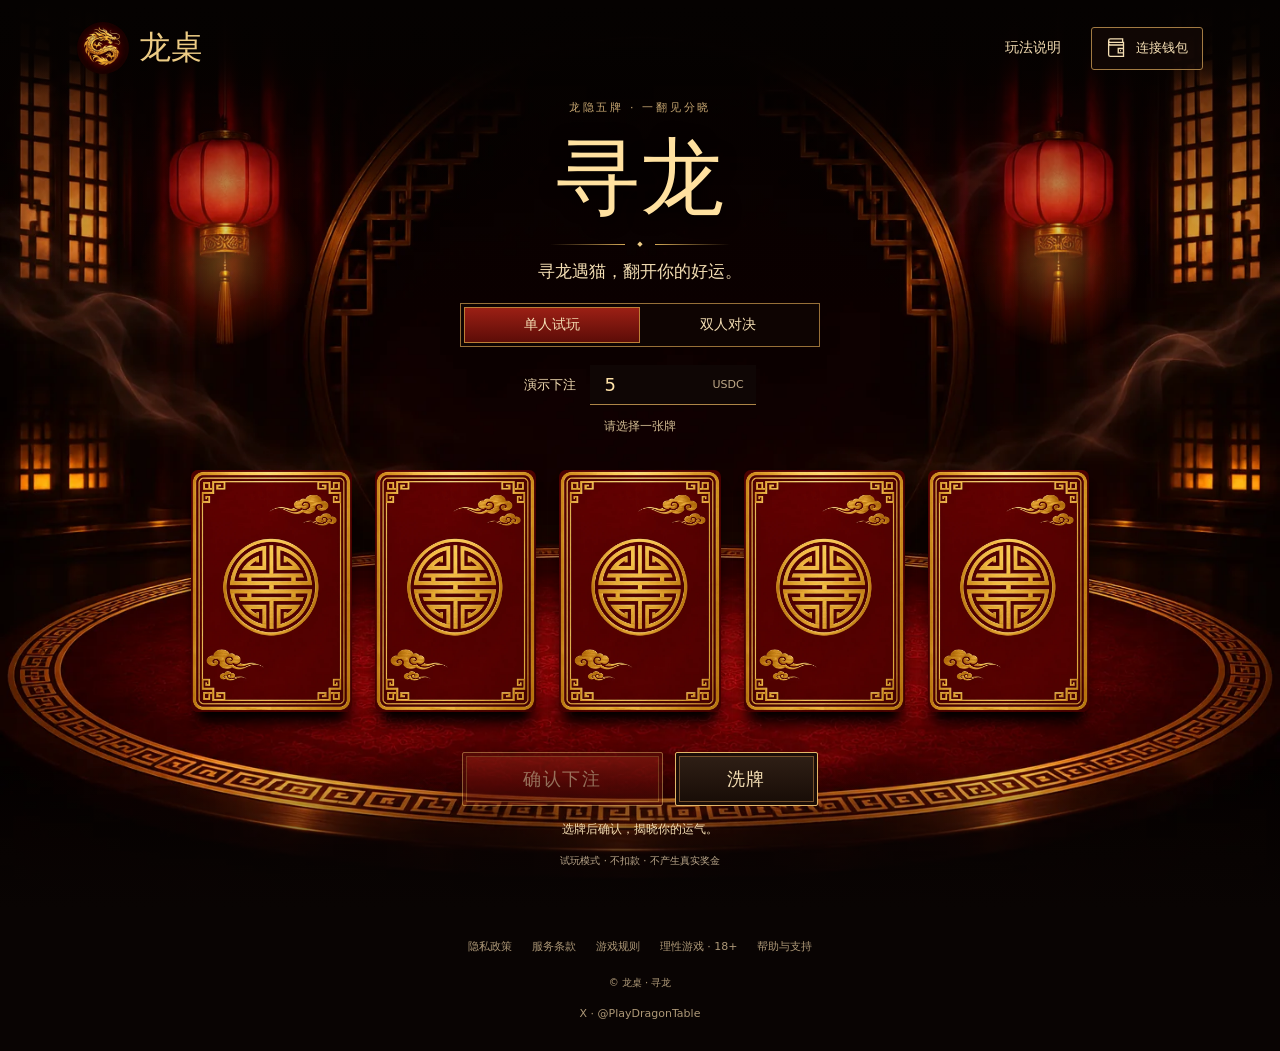
==== index.html @ ae325d86 "Add files via upload" ====
<!doctype html>
<html lang="zh-Hans">
  <head>
    <meta charset="utf-8" />
    <meta name="viewport" content="width=device-width,initial-scale=1" />
    <meta name="theme-color" content="#100402" />
    <title>龙桌 · 寻龙</title>
    <link rel="icon" type="image/png" href="dragon-avatar.png?v=original-1" />
    <link rel="stylesheet" href="styles.css?v=invite-7" />
    <script defer src="app.js?v=invite-7"></script>
    <link rel="preload" as="image" type="image/webp" href="card-cat.webp" />
    <link rel="preload" as="image" type="image/webp" href="card-dragon.webp" />
  </head>
  <body>
    <div class="scene">
      <div class="lantern left"></div>
      <div class="lantern right"></div>
      <header>
        <a class="brand" href="./"
          ><img src="dragon-avatar.webp" alt="" /><span>龙桌</span></a
        ><a class="rules-link" href="#page=rules">玩法说明</a
        ><button id="wallet" class="wallet" aria-label="连接钱包">
          <svg
            viewBox="0 0 24 24"
            fill="none"
            stroke="currentColor"
            stroke-width="1.5"
            aria-hidden="true"
          >
            <path
              d="M20 8V5H5a2 2 0 0 1 0-4h14v4M3 3v16a2 2 0 0 0 2 2h15V8H5a2 2 0 0 1-2-2"
            />
            <path d="M20 12h-6v5h6M16 14.5h1" /></svg
          ><span id="wallet-label">连接钱包</span>
        </button>
      </header>
      <main>
        <div class="intro">
          <p class="eyebrow">龙隐五牌 · 一翻见分晓</p>
          <h1>寻龙</h1>
          <div class="ornament">◆</div>
          <p>寻龙遇猫，翻开你的好运。</p>
        </div>
        <div class="mode-switch">
          <button id="solo" aria-pressed="true">单人试玩</button
          ><button id="duel" aria-pressed="false">双人对决</button>
        </div>
        <div class="stake-row">
          <label for="stake">演示下注</label>
          <div class="amount">
            <input
              id="stake"
              type="number"
              min="0.01"
              max="1000000"
              step="0.01"
              value="5"
              inputmode="decimal"
            /><span>USDC</span>
          </div>
        </div>
        <p id="phase" role="status" aria-live="polite">请选择一张牌</p>
        <section class="table" aria-label="五张游戏牌">
          <div id="cards" class="cards"></div>
          <div id="celebration" aria-hidden="true"></div>
        </section>
        <div class="controls">
          <div class="action-row">
            <button id="action" class="primary" disabled>确认下注</button
            ><button id="shuffle" class="primary secondary">洗牌</button>
          </div>
          <button id="invite" class="invite" hidden>创建邀请链接</button>
          <p id="result" aria-live="polite">选牌后确认，揭晓你的运气。</p>
          <p class="demo">试玩模式 · 不扣款 · 不产生真实奖金</p>
        </div>
      </main>
    </div>
    <footer>
      <a href="#page=privacy">隐私政策</a><a href="#page=terms">服务条款</a
      ><a href="#page=rules">游戏规则</a
      ><a href="#page=responsible">理性游戏 · 18+</a
      ><a href="#page=support">帮助与支持</a>
      <p>© 龙桌 · 寻龙</p>
      <a href="https://x.com/PlayDragonTable" target="_blank" rel="noopener noreferrer" aria-label="龙桌官方 X 账号 @PlayDragonTable">X · @PlayDragonTable</a>
    </footer>
    <dialog id="wallet-dialog" aria-label="钱包与游戏动态">
      <svg
        class="account-corner top-left"
        viewBox="0 0 36 36"
        fill="none"
        stroke="currentColor"
        stroke-width="1.3"
        aria-hidden="true"
      >
        <path
          d="M2 34V2h32M7 29V7h22M2 17h15V2M7 22h15V7M12 12h15v15H12zM17 17h5v5h-5z"
        /></svg
      ><svg
        class="account-corner top-right"
        viewBox="0 0 36 36"
        fill="none"
        stroke="currentColor"
        stroke-width="1.3"
        aria-hidden="true"
      >
        <path
          d="M2 34V2h32M7 29V7h22M2 17h15V2M7 22h15V7M12 12h15v15H12zM17 17h5v5h-5z"
        /></svg
      ><svg
        class="account-corner bottom-left"
        viewBox="0 0 36 36"
        fill="none"
        stroke="currentColor"
        stroke-width="1.3"
        aria-hidden="true"
      >
        <path
          d="M2 34V2h32M7 29V7h22M2 17h15V2M7 22h15V7M12 12h15v15H12zM17 17h5v5h-5z"
        /></svg
      ><svg
        class="account-corner bottom-right"
        viewBox="0 0 36 36"
        fill="none"
        stroke="currentColor"
        stroke-width="1.3"
        aria-hidden="true"
      >
        <path
          d="M2 34V2h32M7 29V7h22M2 17h15V2M7 22h15V7M12 12h15v15H12zM17 17h5v5h-5z"
        />
      </svg>
      <div class="account-watermark" aria-hidden="true"></div>
      <button class="close" aria-label="关闭">×</button>
      <div class="account-heading">
        <span class="account-kicker">龙桌</span>
        <p id="address">选择钱包</p>
      </div>
      <div class="wallet-options" role="group" aria-label="选择钱包">
        <button
          type="button"
          class="wallet-option"
          data-wallet="jupiter"
          aria-label="选择 Jupiter 钱包"
          title="Jupiter"
          aria-pressed="false"
        >
          <img
            src="[data-uri]"
            alt=""
            width="40"
            height="40"
          /><span class="wallet-check" aria-hidden="true">✓</span></button
        ><button
          type="button"
          class="wallet-option"
          data-wallet="phantom"
          aria-label="选择 Phantom 钱包"
          title="Phantom"
          aria-pressed="true"
        >
          <img
            src="[data-uri]"
            alt=""
            width="40"
            height="40"
          /><span class="wallet-check" aria-hidden="true">✓</span></button
        ><button
          type="button"
          class="wallet-option"
          data-wallet="solflare"
          aria-label="选择 Solflare 钱包"
          title="Solflare"
          aria-pressed="false"
        >
          <img
            src="[data-uri]"
            alt=""
            width="40"
            height="40"
          /><span class="wallet-check" aria-hidden="true">✓</span></button
        ><button
          type="button"
          class="wallet-option"
          data-wallet="backpack"
          aria-label="选择 Backpack 钱包"
          title="Backpack"
          aria-pressed="false"
        >
          <img
            src="[data-uri]"
            alt=""
            width="40"
            height="40"
          /><span class="wallet-check" aria-hidden="true">✓</span>
        </button>
      </div>
      <button id="connect" class="primary">连接钱包</button>
      <p id="wallet-message" role="status" aria-live="polite"></p>
      <div class="account-overview">
        <section class="balance-section" aria-label="钱包余额">
          <span>钱包余额 <small>SOL</small></span
          ><strong id="balance">未连接</strong>
        </section>
        <section class="activity-section">
          <h3>本次试玩</h3>
          <div class="activity-grid">
            <div>龙牌<strong id="dragon-wins">0</strong></div>
            <div>猫师傅<strong id="cat-wins">0</strong></div>
            <div>空牌<strong id="losses">0</strong></div>
          </div>
        </section>
      </div>
      <p class="account-footnote">试玩记录刷新后重置</p>
      <button id="disconnect" class="invite" hidden>断开连接</button>
    </dialog>
    <dialog id="invite-dialog" aria-labelledby="invite-title">
      <button class="close" aria-label="关闭">×</button>
      <div class="invite-crest" aria-hidden="true">◆</div>
      <p class="invite-kicker">龙桌 · 对决预览</p>
      <h2 id="invite-title">好友对决邀请</h2>
      <p id="invite-host" class="invite-host" hidden></p>
      <div class="invite-amount"><span>每人试玩金额</span><strong id="invite-summary"></strong></div>
      <div id="invite-share">
        <label for="invite-name">邀请昵称 <small>选填 · 字母、数字或连字符</small></label>
        <input id="invite-name" type="text" placeholder="例如 enyinnaya" maxlength="20" autocomplete="off" spellcheck="false" />
        <label for="invite-link">分享链接</label>
        <input id="invite-link" readonly aria-label="邀请链接" />
        <button id="copy-invite" class="primary">复制邀请链接</button>
      </div>
      <button id="accept-invite" class="primary" hidden>接受邀请并连接钱包</button>
      <p class="invite-note">仅供试玩预览 · 无需充值，不会扣款</p>
      <p id="invite-status" role="status"></p>
    </dialog>
    <dialog id="page-dialog">
      <button class="close" aria-label="关闭">×</button>
      <article id="page-content" class="document"></article>
    </dialog>
  </body>
</html>
---- styles.css ----
:root {
  color-scheme: dark;
  --gold: #edcc85;
  --muted: #bda786;
}
* {
  box-sizing: border-box;
}
body {
  margin: 0;
  background: #090403;
  color: #f5dfb4;
  font-family: system-ui, "PingFang SC", "Microsoft YaHei", sans-serif;
  font-weight: 400;
}
button,
input {
  font: inherit;
}
button,
a,
input {
  -webkit-tap-highlight-color: transparent;
}
button {
  cursor: pointer;
  color: inherit;
}
a {
  color: inherit;
  text-decoration: none;
}
button:focus-visible,
a:focus-visible,
input:focus-visible {
  outline: 2px solid #ffe0a1;
  outline-offset: 5px;
}
.scene {
  position: relative;
  isolation: isolate;
  max-width: 1536px;
  margin: auto;
  background: url(room-background.webp) center/100% 100% no-repeat;
  min-height: 850px;
}
.scene:before {
  content: "";
  position: absolute;
  inset: 0;
  z-index: -1;
  background: linear-gradient(
    #050201aa,
    transparent 35%,
    transparent 84%,
    #090403
  );
}
header {
  height: 96px;
  display: flex;
  align-items: center;
  gap: 30px;
  padding: 12px 6%;
  background: linear-gradient(#050201 0%, #050201ba 60%, transparent);
  position: relative;
  z-index: 2;
}
.brand {
  display: flex;
  align-items: center;
  gap: 10px;
  margin-right: auto;
  font-family: "Songti SC", SimSun, serif;
  font-size: 32px;
  color: var(--gold);
}
.brand img {
  width: 52px;
  height: 52px;
  border-radius: 50%;
}
.rules-link {
  font-size: 14px;
}
.wallet {
  display: flex;
  align-items: center;
  gap: 9px;
  border: 1px solid #a27b43;
  background: #150a06b0;
  padding: 10px 14px;
  border-radius: 3px;
  font-size: 13px;
}
.wallet svg {
  width: 21px;
  height: 21px;
}
.intro {
  text-align: center;
}
.eyebrow {
  font-size: 11px !important;
  letter-spacing: 0.25em;
  color: #c5a570;
  margin: 4px 0 10px !important;
}
.intro h1 {
  font-family: "Songti SC", SimSun, serif;
  font-weight: 500;
  font-size: clamp(46px, 7vw, 84px);
  line-height: 1.25;
  margin: 0;
  color: #ffe1a0;
  text-shadow: 0 3px 18px #000;
  overflow-wrap: anywhere;
}
.intro > p {
  font-size: 17px;
  font-weight: 400;
  margin: 12px 0 20px;
}
.ornament {
  display: flex;
  align-items: center;
  justify-content: center;
  gap: 12px;
  font-size: 7px;
  color: var(--gold);
  margin: 10px;
}
.ornament:before,
.ornament:after {
  content: "";
  width: 75px;
  height: 1px;
  background: linear-gradient(90deg, transparent, #d1a755);
}
.ornament:after {
  transform: rotate(180deg);
}
.mode-switch {
  display: flex;
  max-width: 360px;
  margin: 0 auto 18px;
  border: 1px solid #977038;
  padding: 3px;
  background: #100604b0;
}
.mode-switch button {
  flex: 1;
  border: 0;
  background: none;
  padding: 9px 12px;
  font-size: 14px;
  font-weight: 400;
}
.mode-switch button[aria-pressed="true"] {
  background: linear-gradient(#9d2015, #5b0c07);
  box-shadow: inset 0 0 0 1px #bd7e36;
}
.stake-row {
  display: flex;
  align-items: center;
  justify-content: center;
  gap: 14px;
  font-size: 13px;
}
.amount {
  display: flex;
  align-items: center;
  background: #100806d9;
  border-bottom: 1px solid #ad8547;
  padding: 8px 12px;
  gap: 10px;
}
.amount input {
  width: 100px;
  min-width: 0;
  background: none;
  color: #ffe2a8;
  border: 0;
  font-size: 18px;
  outline-offset: 2px;
}
.amount span {
  font-size: 11px;
  color: var(--muted);
}
#phase {
  text-align: center;
  font-size: 12px;
  color: #cfb990;
  min-height: 18px;
  margin: 13px 12px 0;
}
.table {
  position: relative;
  max-width: 970px;
  margin: 0 auto;
  padding: 34px 36px 40px;
}
.cards {
  display: grid;
  grid-template-columns: repeat(5, minmax(0, 1fr));
  gap: 23px;
  perspective: 1200px;
}
.card {
  position: relative;
  aspect-ratio: 2/3;
  border: 0;
  background: transparent;
  padding: 0;
  border-radius: 7px;
  box-shadow: 0 16px 14px -5px #000;
  transition:
    transform 0.25s,
    filter 0.25s;
}
.inner {
  display: block;
  position: relative;
  width: 100%;
  height: 100%;
  transform-style: preserve-3d;
  transition: transform 0.8s;
}
.card img,
.face {
  position: absolute;
  inset: 0;
  width: 100%;
  height: 100%;
  border-radius: 7px;
  object-fit: cover;
  backface-visibility: hidden;
}
.face {
  transform: rotateY(180deg);
  background: radial-gradient(#70170e, #230603);
  border: 2px solid #d49b47;
  display: flex;
  align-items: center;
  justify-content: center;
  flex-direction: column;
  gap: 8px;
}
.face b {
  font-size: clamp(25px, 5vw, 62px);
  font-weight: 400;
}
.face small {
  font-size: 12px;
}
.card.selected {
  outline: 2px solid #ffe7a2;
  outline-offset: 2px;
  filter: drop-shadow(0 0 10px #f7b336);
  transform: translateY(-5px);
}
.card:enabled:hover {
  transform: translateY(-7px);
}
.card:disabled {
  cursor: default;
}
.card.spinning {
  z-index: 3;
}
.spinning .inner {
  animation: spin 0.32s linear infinite;
}
.card.revealed .inner {
  transform: rotateY(180deg);
}
.card.revealed {
  animation: reveal 0.9s ease-out;
}
.controls {
  text-align: center;
  max-width: 380px;
  margin: 0 auto;
  padding: 0 12px 26px;
}
.primary {
  width: 100%;
  padding: 14px 20px;
  min-height: 52px;
  font-size: 18px;
  font-weight: 500;
  letter-spacing: 0.08em;
  border: 1px solid #e4b768;
  border-radius: 2px;
  background: linear-gradient(#a52718, #710e09 55%, #470804);
  box-shadow:
    inset 0 0 0 3px #5d1009,
    inset 0 0 0 4px #ac7137,
    0 6px 15px #0008;
}
.primary:disabled {
  opacity: 0.5;
  cursor: default;
}
.controls > p {
  font-size: 12px;
  line-height: 1.7;
  margin: 13px 0;
}
.controls .demo {
  font-size: 10px;
  color: #bca88c;
}
.controls #result.win {
  color: #ffe098;
  font-size: 21px;
  animation: prize 1s ease-in-out 3;
}
.lantern {
  position: absolute;
  z-index: -1;
  top: 20%;
  width: 13%;
  height: 18%;
  border-radius: 50%;
  background: radial-gradient(
    ellipse,
    #ffbd424f,
    #ff31002b 40%,
    transparent 72%
  );
  mix-blend-mode: screen;
  animation: glow 3s ease-in-out infinite;
  pointer-events: none;
}
.lantern.left {
  left: 11%;
}
.lantern.right {
  right: 11%;
  animation-delay: -1.5s;
}
footer {
  text-align: center;
  padding: 24px 16px;
  color: #ad9877;
  font-size: 11px;
}
footer a {
  display: inline-block;
  margin: 7px 10px;
}
footer p {
  font-size: 10px;
  margin-top: 15px;
}
dialog {
  max-width: 420px;
  width: calc(100% - 32px);
  border: 1px solid #a47c3e;
  background: #180a06;
  color: #eed8b4;
  padding: 28px;
}
dialog::backdrop {
  background: #000b;
  backdrop-filter: blur(5px);
}
dialog h2 {
  font-size: 22px;
  font-weight: 500;
}
dialog p {
  font-size: 14px;
  line-height: 1.8;
}
.close {
  position: absolute;
  right: 10px;
  top: 7px;
  background: none;
  border: 0;
  font-size: 24px;
}
#celebration {
  position: absolute;
  inset: 0;
  pointer-events: none;
  overflow: hidden;
}
#celebration i {
  position: absolute;
  left: 50%;
  top: 50%;
  width: 5px;
  height: 9px;
  background: #efcb72;
  animation: spark 1.7s ease-out forwards;
  transform: rotate(var(--r));
}
.document {
  max-width: 760px;
  margin: 40px auto;
  padding: 0 24px;
  line-height: 1.9;
  font-size: 15px;
}
.document h1 {
  font-size: 30px;
  font-weight: 500;
}
.document h2 {
  font-size: 19px;
  font-weight: 500;
  color: var(--gold);
}
.document .notice {
  border-left: 2px solid #a77d38;
  padding: 12px 18px;
  background: #20100b;
}
.document a {
  text-decoration: underline;
}
.document-header {
  background: #090403;
}
@keyframes glow {
  50% {
    opacity: 0.55;
    transform: scale(1.18);
  }
}
@keyframes spin {
  to {
    transform: rotateY(360deg);
  }
}
@keyframes reveal {
  0% {
    transform: scale(1.22);
  }
  100% {
    transform: scale(1);
  }
}
@keyframes prize {
  50% {
    text-shadow: 0 0 18px #ffb937;
    transform: scale(1.035);
  }
}
@keyframes spark {
  to {
    transform: translate(var(--x), var(--y)) rotate(300deg);
    opacity: 0;
  }
}
@media (max-width: 650px) {
  .scene {
    min-height: 0;
    background-size: 100% 100%;
  }
  header {
    height: 76px;
    padding: 10px 18px;
    gap: 10px;
  }
  .brand {
    font-size: 27px;
    gap: 6px;
  }
  .brand img {
    width: 38px;
    height: 38px;
  }
  .rules-link {
    display: none;
  }
  .wallet {
    font-size: 11px;
    padding: 8px 10px;
  }
  .wallet svg {
    width: 18px;
    height: 18px;
  }
  .intro {
    padding: 8px 14px 0;
  }
  .intro h1 {
    font-size: 54px;
  }
  .intro > p {
    font-size: 14px;
    margin: 12px 0 20px;
  }
  .eyebrow {
    font-size: 9px !important;
  }
  .mode-switch {
    width: 78%;
    margin-bottom: 16px;
  }
  .mode-switch button {
    font-size: 12px;
    padding: 8px;
  }
  .stake-row {
    font-size: 12px;
  }
  .amount {
    padding: 6px 10px;
  }
  .amount input {
    font-size: 16px;
    width: 74px;
  }
  .table {
    padding: 30px 16px 45px;
    margin-top: 20px;
  }
  .cards {
    gap: 9px;
  }
  .card img,
  .face {
    border-radius: 4px;
  }
  .face small {
    font-size: 9px;
  }
  .controls {
    max-width: 350px;
    padding-bottom: 22px;
  }
  .primary {
    font-size: 16px;
    min-height: 49px;
  }
  .lantern {
    top: 19%;
    height: 20%;
    width: 18%;
  }
  .lantern.left {
    left: 8%;
  }
  .lantern.right {
    right: 8%;
  }
  footer {
    padding-top: 12px;
  }
  .controls #result.win {
    font-size: 18px;
  }
}
@media (prefers-reduced-motion: reduce) {
  *,
  *:before,
  *:after {
    animation: none !important;
    transition: none !important;
  }
  html {
    scroll-behavior: auto;
  }
}
.action-row {
  display: grid;
  grid-template-columns: 1.4fr 1fr;
  gap: 12px;
}
.secondary {
  background: linear-gradient(#302016, #170c06);
  box-shadow:
    inset 0 0 0 3px #1a0d08,
    inset 0 0 0 4px #76532e;
}
.invite {
  margin-top: 14px;
  background: none;
  color: #e8c580;
  border: 1px solid #815c2f;
  padding: 10px 15px;
}
.stats {
  display: grid;
  grid-template-columns: 1fr 1fr;
  gap: 10px;
}
.stats div {
  padding: 12px;
  background: #27120b;
  font-size: 12px;
}
.stats strong {
  display: block;
  margin-top: 8px;
  font-size: 19px;
  font-weight: 500;
}
#address {
  overflow-wrap: anywhere;
  font-size: 12px;
}
#invite-link {
  width: 100%;
  padding: 12px;
  background: #100705;
  color: #e5cc9d;
  border: 1px solid #795830;
  margin-bottom: 15px;
}
.inner {
  -webkit-transform-style: preserve-3d;
}
.card img,
.face {
  -webkit-backface-visibility: hidden;
}
.card.spinning {
  filter: none;
}
.spinning .inner {
  animation: mobile-spin 0.38s linear infinite;
}
.face img {
  object-fit: contain;
}
.shuffling .card {
  animation: shuffle-pass 0.75s ease-in-out 2;
  animation-delay: calc(var(--i) * 35ms);
}
@keyframes mobile-spin {
  0% {
    transform: perspective(700px) rotateY(0deg);
  }
  100% {
    transform: perspective(700px) rotateY(360deg);
  }
}
@keyframes shuffle-pass {
  0%,
  100% {
    transform: translate(0, 0) rotate(0);
  }
  40% {
    transform: translate(var(--gather), -24px)
      rotate(calc(var(--i) * 5deg - 10deg));
    z-index: 6;
  }
  65% {
    transform: translate(var(--spread), -10px)
      rotate(calc(10deg - var(--i) * 5deg));
  }
}
@media (prefers-reduced-motion: reduce) {
  .spinning .inner {
    animation: none;
  }
  .shuffling .card {
    animation: none;
  }
}
#page-dialog {
  width: min(800px, calc(100% - 24px));
  max-width: 800px;
  max-height: 88svh;
  overflow: auto;
}
#page-dialog .document {
  margin: 0;
  padding: 10px;
}
.invite[hidden],
button[hidden],
input[hidden] {
  display: none;
}

/* Account panel: four wallet choices remain on one row at every size. */
#wallet-dialog {
  width: min(760px, calc(100% - 28px));
  max-width: 760px;
  max-height: calc(100dvh - 28px);
  overflow: auto;
  padding: 30px;
  border-radius: 12px;
  background: radial-gradient(ellipse at top right, #37150d, #170905 65%);
  box-shadow:
    0 24px 100px #000b,
    inset 0 0 0 4px #1e100a;
  isolation: isolate;
}
#wallet-dialog > *:not(.account-watermark) {
  position: relative;
}
#wallet-dialog > .close {
  position: absolute;
  z-index: 2;
  width: 44px;
  height: 44px;
  right: 8px;
  top: 8px;
}
.account-watermark {
  position: absolute;
  right: 0;
  top: 0;
  width: 65%;
  height: 440px;
  background: url(dragon-avatar.webp) center/contain no-repeat;
  opacity: 0.15;
  mix-blend-mode: screen;
  pointer-events: none;
  z-index: -1;
  mask-image: linear-gradient(#000 55%, transparent);
}
.account-kicker {
  font-size: 10px;
  letter-spacing: 0.2em;
  color: #b89a65;
}
.account-heading h2 {
  font-family: "Songti SC", SimSun, serif;
  font-size: 28px;
  color: #ffe4ae;
  margin: 10px 0;
}
.account-heading #address {
  color: #cdb897;
  margin: 0 0 20px;
  font-size: 12px;
  line-height: 1.6;
}
.wallet-options {
  display: grid;
  grid-template-columns: repeat(4, minmax(0, 1fr));
  gap: 14px;
  margin-bottom: 18px;
}
.wallet-option {
  position: relative;
  display: flex;
  align-items: center;
  justify-content: center;
  min-height: 78px;
  border: 1px solid #785035;
  border-radius: 10px;
  background: linear-gradient(145deg, #33160bba, #120805da);
  transition:
    border-color 0.2s,
    background 0.2s;
}
.wallet-option img {
  width: 40px;
  height: 40px;
  object-fit: contain;
}
.wallet-option:hover {
  border-color: #e4b768;
}
.wallet-option[aria-pressed="true"] {
  border-color: #f7d78c;
  box-shadow:
    0 0 15px #d89a2520,
    inset 0 0 0 1px #e4b768;
  background: #38200dc9;
}
.wallet-check {
  display: none;
  position: absolute;
  right: 7px;
  top: 4px;
  font-size: 10px;
  color: #ffe09a;
}
.wallet-option[aria-pressed="true"] .wallet-check {
  display: block;
}
.wallet-option:disabled {
  cursor: default;
}
#wallet-dialog .primary {
  border-radius: 6px;
  font-size: 16px;
  min-height: 48px;
}
#wallet-message {
  color: #c6b294;
  font-size: 11px;
  line-height: 1.6;
  margin: 12px 0 20px;
  min-height: 18px;
}
.account-overview {
  display: grid;
  grid-template-columns: 1fr 1.1fr;
  gap: 22px;
}
.balance-section {
  display: grid;
  gap: 10px;
}
.balance-card,
.returns-card {
  border: 1px solid #68452a;
  border-radius: 7px;
  padding: 16px;
  background: #35190da6;
}
.balance-section span {
  font-size: 12px;
  color: #cdb695;
}
.balance-section strong {
  display: block;
  font-weight: 500;
  font-size: 24px;
  margin: 8px 0;
  color: #ffe3a8;
}
.balance-section small {
  font-size: 10px;
  color: #a99071;
}
.returns-card strong {
  font-size: 19px;
}
.activity-section h3 {
  font-size: 14px;
  font-weight: 500;
  margin: 0 0 14px;
}
.activity-section h3 span {
  float: right;
  font-size: 10px;
  color: #b49b78;
  font-weight: 400;
}
.activity-grid {
  display: grid;
  grid-template-columns: repeat(3, minmax(0, 1fr));
  gap: 9px;
}
.activity-grid > div {
  background: #30170db0;
  border: 1px solid #604128;
  border-radius: 6px;
  padding: 14px 6px;
  text-align: center;
  font-size: 11px;
  color: #cdb695;
}
.activity-grid strong {
  display: block;
  font-family: Georgia, serif;
  font-weight: 400;
  font-size: 26px;
  color: #ffe1a0;
  margin-top: 7px;
}
#wallet-dialog .activity-summary {
  font-size: 11px;
  color: #baa383;
  text-align: center;
  padding: 16px 10px;
  border: 1px dashed #65452b;
  border-radius: 6px;
  line-height: 1.7;
}
#wallet-dialog .account-footnote {
  font-size: 10px;
  color: #ad9675;
  text-align: center;
  margin: 20px 0 0;
}
#disconnect {
  width: 100%;
  border-radius: 6px;
}
@media (max-width: 850px) {
  #wallet-dialog {
    max-width: 520px;
  }
  .account-overview {
    grid-template-columns: 1fr;
    gap: 20px;
  }
  .balance-section {
    grid-template-columns: 1.2fr 1fr;
  }
  .balance-section strong {
    font-size: 21px;
  }
  .wallet-option {
    min-height: 72px;
  }
}
@media (max-width: 480px) {
  #wallet-dialog {
    padding: 22px 18px;
    border-radius: 10px;
  }
  .account-heading h2 {
    font-size: 24px;
  }
  .account-heading #address {
    margin-bottom: 16px;
  }
  .wallet-options {
    gap: 9px;
    margin-bottom: 14px;
  }
  .wallet-option {
    min-height: 60px;
  }
  .wallet-option img {
    width: 32px;
    height: 32px;
  }
  .account-watermark {
    width: 90%;
    height: 320px;
  }
  .balance-card,
  .returns-card {
    padding: 12px;
  }
  .balance-section strong {
    font-size: 19px;
  }
  .account-overview {
    gap: 17px;
  }
  #wallet-message {
    margin: 10px 0 16px;
  }
  .activity-grid > div {
    padding: 10px 5px;
  }
  #wallet-dialog .activity-summary {
    margin: 12px 0 0;
    padding: 12px 6px;
  }
  #wallet-dialog .account-footnote {
    margin-top: 16px;
  }
}
/* Preserve 3D faces in mobile WebKit; hover lift only on pointer devices. */
.card {
  perspective: 700px;
}
.inner > img {
  transform: translateZ(1px);
}
.face {
  transform: rotateY(180deg) translateZ(1px);
}
.face img {
  backface-visibility: visible;
  -webkit-backface-visibility: visible;
}
.card {
  touch-action: manipulation;
}
@media (hover: none) {
  .card:enabled:hover {
    transform: none;
  }
  .card.selected:enabled:hover {
    transform: translateY(-5px);
  }
}

/* Decorative Chinese key-pattern corners, embedded in the account panel. */
#wallet-dialog {
  border-radius: 3px;
  padding: 32px;
}
#wallet-dialog > .account-corner {
  position: absolute;
  width: 30px;
  height: 30px;
  color: #c89d50;
  pointer-events: none;
  z-index: 1;
}
.account-corner.top-left {
  left: 5px;
  top: 5px;
}
.account-corner.top-right {
  right: 5px;
  top: 5px;
  transform: rotate(90deg);
}
.account-corner.bottom-right {
  right: 5px;
  bottom: 5px;
  transform: rotate(180deg);
}
.account-corner.bottom-left {
  left: 5px;
  bottom: 5px;
  transform: rotate(270deg);
}
#wallet-dialog > .close {
  right: 24px;
  top: 16px;
}
.account-heading {
  padding-right: 36px;
}
.account-heading #address {
  margin: 14px 0 20px;
}
#wallet-dialog #connect {
  display: none !important;
}
#wallet-dialog .account-footnote {
  padding: 0 12px;
}
@media (max-width: 480px) {
  #wallet-dialog {
    padding: 28px 20px;
  }
  .account-heading #address {
    margin: 12px 0 18px;
  }
  #wallet-dialog > .account-corner {
    width: 26px;
    height: 26px;
  }
  #wallet-dialog > .close {
    right: 20px;
    top: 14px;
  }
}

/* Compact wallet selector, revision 3. */
#wallet-dialog {
  width: min(560px, calc(100% - 28px));
  max-width: 560px;
  padding: 30px;
}
.account-kicker {
  font-family: "Songti SC", SimSun, serif;
  font-size: 25px;
  letter-spacing: 0;
  color: #ffe4ae;
}
.account-heading #address {
  font-size: 16px;
  margin: 20px 0 16px;
}
.wallet-options {
  gap: 12px;
}
.wallet-option {
  min-height: 68px;
}
.account-overview {
  display: block;
}
.balance-section {
  display: flex;
  align-items: center;
  justify-content: space-between;
  gap: 16px;
  border-top: 1px solid #956d35;
  border-bottom: 1px solid #956d35;
  padding: 20px 0;
  margin: 20px 0;
}
.balance-section span {
  font-size: 15px;
  color: #f5dfb4;
}
.balance-section strong {
  font-size: 18px;
  margin: 0;
  text-align: right;
}
.balance-section small {
  margin-left: 8px;
}
.activity-section h3 {
  font-size: 16px;
  margin: 0 0 20px;
}
.activity-grid {
  gap: 0;
}
.activity-grid > div {
  border: 0;
  border-radius: 0;
  background: none;
  padding: 0 10px;
  font-size: 13px;
}
.activity-grid > div + div {
  border-left: 1px solid #956d35;
}
.activity-grid strong {
  font-size: 28px;
  margin-top: 8px;
}
#wallet-dialog #connect:not([hidden]) {
  display: block !important;
}
#wallet-dialog #connect[hidden] {
  display: none !important;
}
#wallet-message:empty {
  display: none;
}
#wallet-message {
  margin: 14px 0 0;
}
#wallet-dialog .account-footnote {
  margin-top: 28px;
  font-size: 11px;
}
.account-watermark {
  opacity: 0.11;
  height: 340px;
  width: 72%;
}
@media (max-width: 480px) {
  #wallet-dialog {
    padding: 28px 22px;
  }
  .account-kicker {
    font-size: 23px;
  }
  .account-heading #address {
    font-size: 15px;
    margin-top: 18px;
  }
  .wallet-options {
    gap: 10px;
  }
  .wallet-option {
    min-height: 55px;
  }
  .wallet-option img {
    width: 30px;
    height: 30px;
  }
  .balance-section {
    padding: 18px 0;
  }
  .balance-section strong {
    font-size: 16px;
  }
  .balance-section span {
    font-size: 14px;
  }
  .activity-grid > div {
    font-size: 12px;
  }
  .account-watermark {
    width: 90%;
  }
}

/* Deterministic 2D card turns avoid nested 3D/backface compositing on mobile.
   Web Animations owns movement; reduced motion remains the default preference. */
.cards,
.card {
  perspective: none;
}
.inner {
  -webkit-transform-style: flat;
  transform-style: flat;
  transition: none;
  transform: none;
}
.inner > img {
  transform: none;
  backface-visibility: visible;
  -webkit-backface-visibility: visible;
}
.card .face {
  transform: none;
  display: none;
  backface-visibility: visible;
  -webkit-backface-visibility: visible;
}
.card.revealed .inner {
  transform: none;
}
.card.revealed .inner > img {
  visibility: hidden;
}
.card.revealed .face {
  display: flex;
}
.card.spinning .inner,
.shuffling .card,
.card.revealed {
  animation: none;
}
.card.selected {
  filter: none;
  box-shadow:
    0 0 14px #f7b33688,
    0 16px 14px -5px #000;
}
.card {
  transition: none;
  -webkit-appearance: none;
  appearance: none;
}

/* Shared header treatment for all five information pages and their dialogs.
   Reuses the existing dragon-avatar.webp; no additional image assets. */
.document h1 {
  position: relative;
  isolation: isolate;
  display: flex;
  align-items: center;
  min-height: 154px;
  margin: 0 0 22px;
  padding: 28px 30% 28px 22px;
  border-top: 1px solid #78532e;
  border-bottom: 1px solid #78532e;
  background: linear-gradient(110deg, #291108, #160905);
  color: #ffe1a0;
  font-family: "Songti SC", SimSun, serif;
  letter-spacing: 0.06em;
  line-height: 1.45;
  overflow: hidden;
  border-radius: 3px;
}
.document h1::after {
  content: "";
  position: absolute;
  z-index: -1;
  right: 0;
  top: 50%;
  transform: translateY(-50%);
  width: 200px;
  height: 200px;
  background: url("dragon-avatar.webp") center/contain no-repeat;
  opacity: 0.2;
  mix-blend-mode: screen;
  pointer-events: none;
  -webkit-mask-image: linear-gradient(to right, transparent, #000 35%);
  mask-image: linear-gradient(to right, transparent, #000 35%);
}
#page-dialog {
  border-radius: 5px;
}
#page-dialog > .close {
  z-index: 3;
  position: sticky;
  top: 0;
  display: block;
  margin-left: auto;
  width: 36px;
  height: 36px;
  background: #180a06e8;
  border: 1px solid #78532e;
  border-radius: 3px;
}
#page-dialog .document {
  padding-top: 5px;
}
@media (max-width: 650px) {
  .document h1 {
    font-size: 25px;
    min-height: 128px;
    padding: 22px 28% 22px 16px;
    margin-bottom: 18px;
  }
  .document h1::after {
    width: 154px;
    height: 154px;
    right: -12px;
    opacity: 0.17;
  }
  #page-dialog {
    padding: 14px;
  }
  #page-dialog .document {
    padding: 5px 0 0;
  }
}

/* Invite card and viewport-sized win feedback. */
#invite-dialog {
  box-sizing: border-box;
  width: min(430px, calc(100% - 28px));
  max-height: calc(100dvh - 28px);
  padding: 24px clamp(18px, 5vw, 30px);
  overflow-y: auto;
  border: 1px solid #ae8042;
  border-radius: 8px;
  background: linear-gradient(150deg, #311609, #180a06 66%);
  box-shadow: 0 18px 70px #000b, inset 0 0 0 4px #e1b46b12;
  color: #ffe7b8;
  isolation: isolate;
}
#invite-dialog::before {
  content: "";
  position: absolute;
  z-index: -1;
  top: 8px;
  right: 0;
  width: 215px;
  height: 215px;
  background: url("dragon-avatar.webp") center / contain no-repeat;
  mix-blend-mode: screen;
  opacity: 0.16;
  pointer-events: none;
}
#invite-dialog .close { right: 12px; top: 9px; z-index: 1; }
.invite-crest { font-size: 18px; color: #e4b465; }
#invite-dialog .invite-kicker { margin: 7px 0 4px; color: #d0a56c; letter-spacing: .11em; font-size: 11px; }
#invite-title { margin: 0 0 12px; font-size: 26px; }
#invite-dialog .invite-host { margin: 0 0 12px; overflow-wrap: anywhere; }
.invite-amount {
  display: flex;
  flex-wrap: wrap;
  justify-content: space-between;
  align-items: baseline;
  gap: 8px;
  margin-bottom: 17px;
  padding: 12px;
  border: 1px solid #8f603d;
  border-radius: 5px;
  background: #32170cbf;
  font-size: 13px;
}
.invite-amount strong { color: #ffe3a8; font-size: 19px; }
#invite-share label { display: block; margin-bottom: 5px; font-size: 12px; }
#invite-share label small { color: #c6a989; }
#invite-share input {
  box-sizing: border-box;
  width: 100%;
  padding: 10px 12px;
  border: 1px solid #845b36;
  border-radius: 4px;
  background: #130804;
  color: #ffe7b8;
  font-size: 16px;
  margin-bottom: 12px;
}
#invite-link { direction: ltr; }
#invite-dialog .invite-note { margin: 12px 0 0; color: #ddbe9a; font-size: 11px; }
#invite-status { margin: 7px 0 0; font-size: 12px; }
#invite-status:empty { display: none; }
#celebration { z-index: 8; }
#celebration i {
  left: var(--win-x);
  top: var(--win-y);
  opacity: 0;
  animation: none;
  background: #ffcd6b;
  box-shadow: 0 0 8px #ffc15e;
  border-radius: 2px;
}
#celebration[data-win="cat"] i { background: #ffdfac; box-shadow: 0 0 8px #ffc586; border-radius: 50%; }
.card[data-win].revealed { outline: 2px solid #ffd785; box-shadow: 0 0 14px #ffb746, 0 0 28px #ffb74660; }
.card[data-win="cat"].revealed { outline-color: #ffe2b5; box-shadow: 0 0 14px #ffd1a0, 0 0 28px #ffd1a060; }
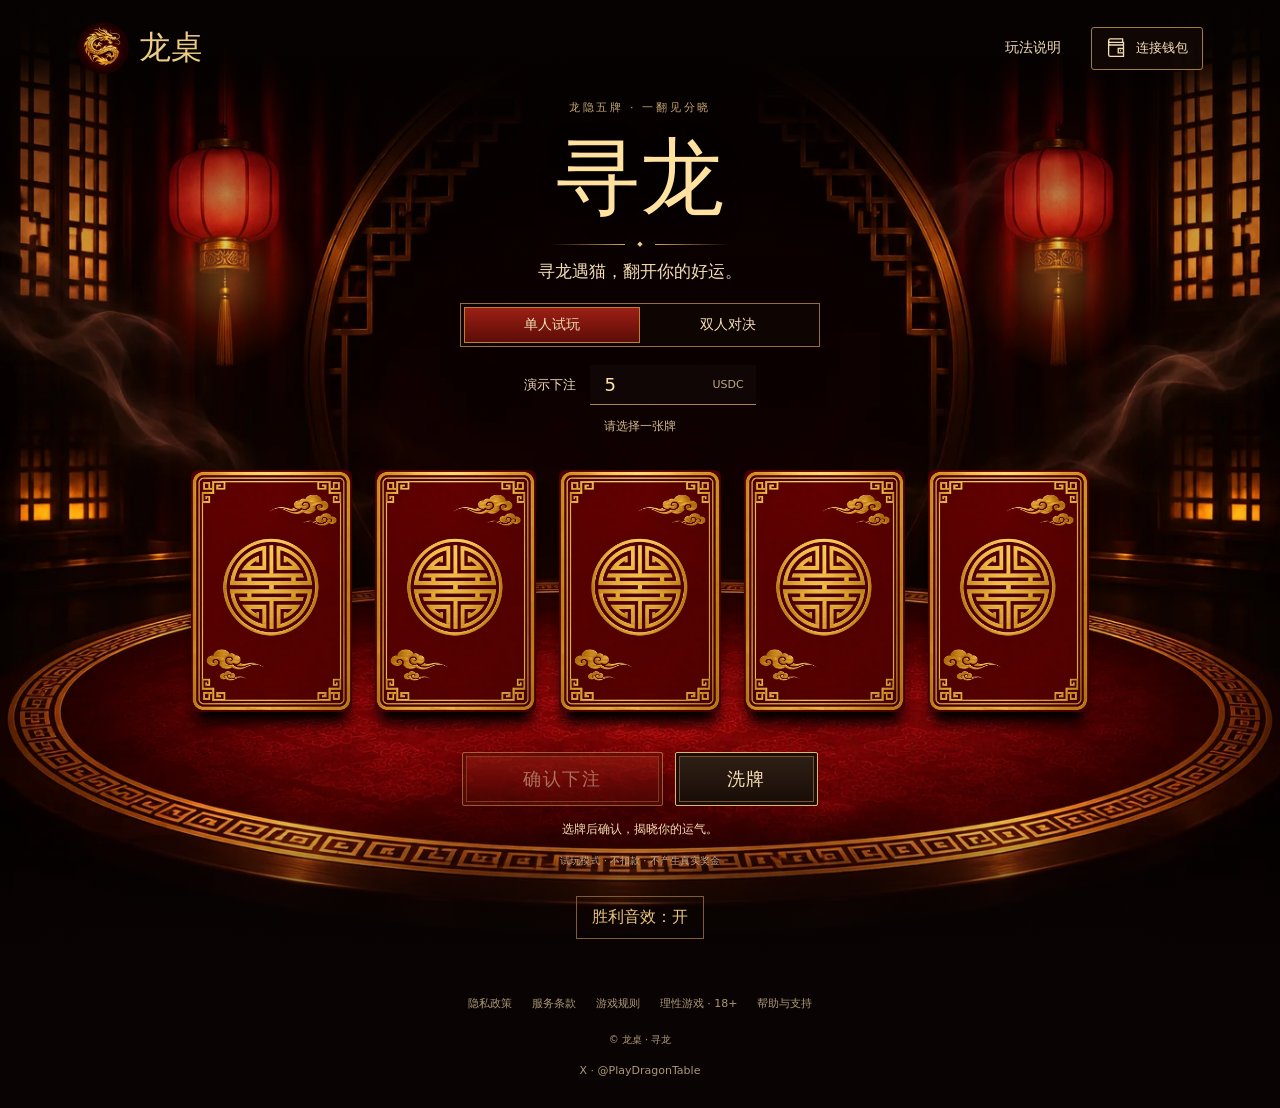
==== commit cec866de: "Add files via upload" ====
--- a/index.html
+++ b/index.html
@@ -7,7 +7,7 @@
     <title>龙桌 · 寻龙</title>
     <link rel="icon" type="image/png" href="dragon-avatar.png?v=original-1" />
     <link rel="stylesheet" href="styles.css?v=invite-7" />
-    <script defer src="app.js?v=invite-7"></script>
+    <script defer src="app.js?v=win-sound-8"></script>
     <link rel="preload" as="image" type="image/webp" href="card-cat.webp" />
     <link rel="preload" as="image" type="image/webp" href="card-dragon.webp" />
   </head>
@@ -72,6 +72,7 @@
           <button id="invite" class="invite" hidden>创建邀请链接</button>
           <p id="result" aria-live="polite">选牌后确认，揭晓你的运气。</p>
           <p class="demo">试玩模式 · 不扣款 · 不产生真实奖金</p>
+          <button id="win-sound" class="invite" type="button" aria-pressed="true">胜利音效：开</button>
         </div>
       </main>
     </div>
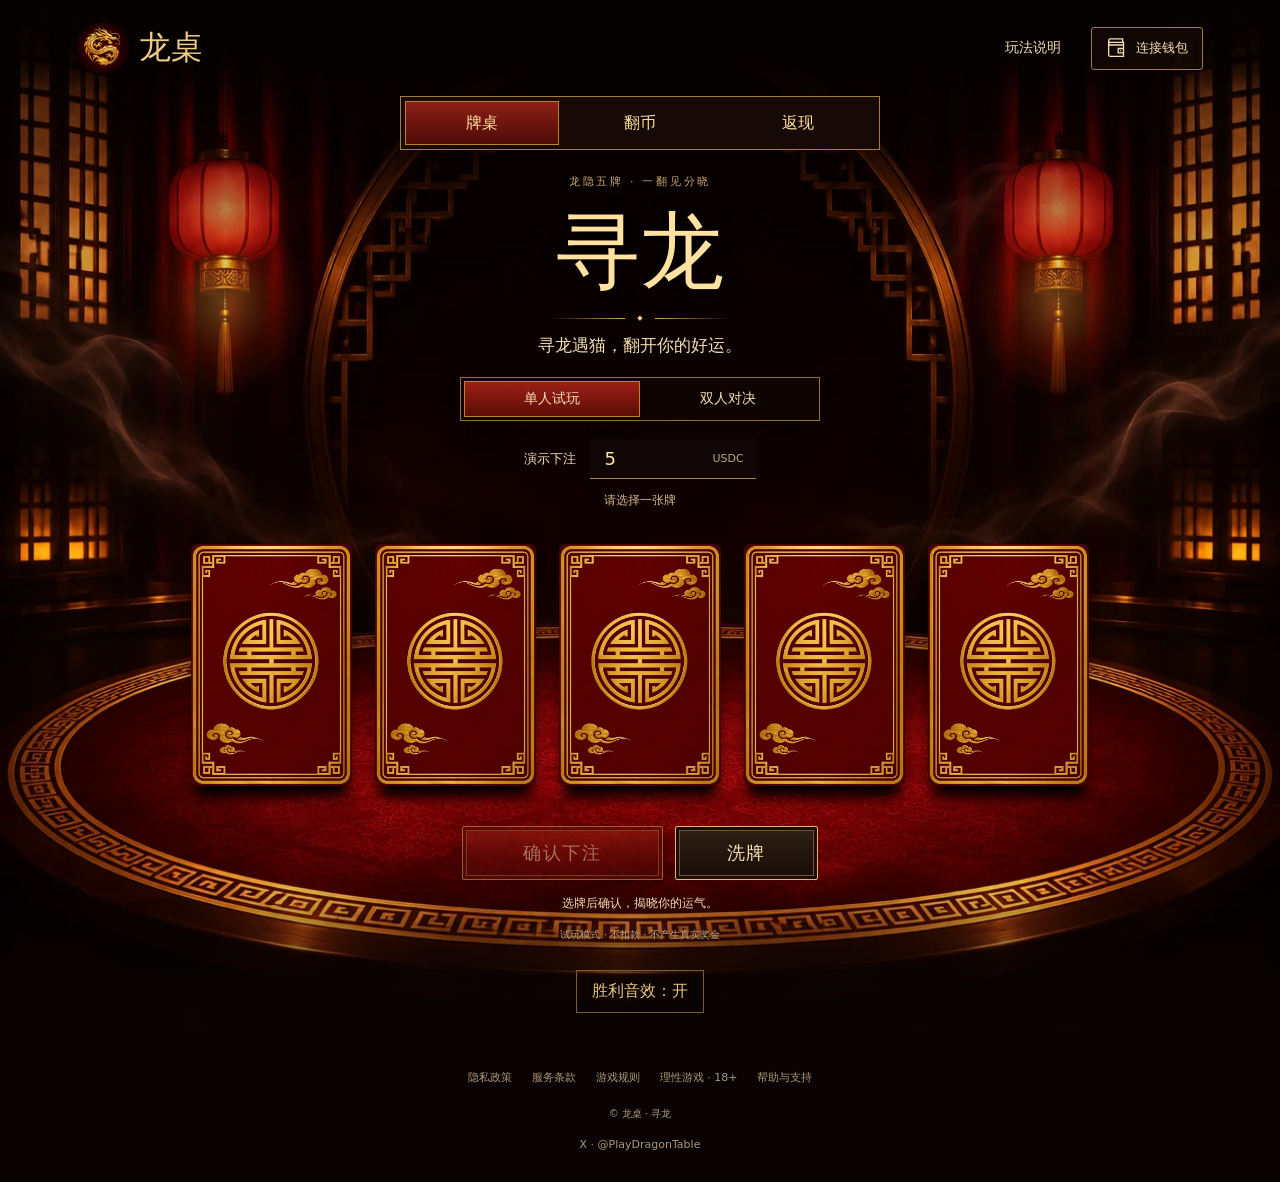
==== commit e73ffc9e: "Add files via upload" ====
--- a/index.html
+++ b/index.html
@@ -6,8 +6,8 @@
     <meta name="theme-color" content="#100402" />
     <title>龙桌 · 寻龙</title>
     <link rel="icon" type="image/png" href="dragon-avatar.png?v=original-1" />
-    <link rel="stylesheet" href="styles.css?v=invite-7" />
-    <script defer src="app.js?v=win-sound-8"></script>
+    <link rel="stylesheet" href="styles.css?v=sections-9" />
+    <script defer src="app.js?v=sections-9"></script>
     <link rel="preload" as="image" type="image/webp" href="card-cat.webp" />
     <link rel="preload" as="image" type="image/webp" href="card-dragon.webp" />
   </head>
@@ -35,6 +35,12 @@
         </button>
       </header>
       <main>
+        <div class="section-tabs" role="tablist" aria-label="龙桌功能">
+          <button id="tab-table" role="tab" aria-selected="true" aria-controls="panel-table">牌桌</button>
+          <button id="tab-flip" role="tab" aria-selected="false" aria-controls="panel-flip" tabindex="-1">翻币</button>
+          <button id="tab-cashback" role="tab" aria-selected="false" aria-controls="panel-cashback" tabindex="-1">返现</button>
+        </div>
+        <div id="panel-table" role="tabpanel" aria-labelledby="tab-table">
         <div class="intro">
           <p class="eyebrow">龙隐五牌 · 一翻见分晓</p>
           <h1>寻龙</h1>
@@ -74,6 +80,45 @@
           <p class="demo">试玩模式 · 不扣款 · 不产生真实奖金</p>
           <button id="win-sound" class="invite" type="button" aria-pressed="true">胜利音效：开</button>
         </div>
+        </div>
+        <section id="panel-flip" class="feature-panel" role="tabpanel" aria-labelledby="tab-flip" hidden>
+          <p class="eyebrow">试玩预览 · 无真实下注</p>
+          <h1>龙焰翻币</h1>
+          <div class="flip-wheel" aria-hidden="true">
+            <div class="flip-half flip-dragon"><img src="dragon-avatar.webp" alt="" /><b>龙面 · 胜</b></div>
+            <div class="flip-half flip-fire"><span>🔥</span><b>火面 · 负</b></div>
+            <div class="flip-divider"></div><div id="flip-pointer"></div>
+          </div>
+          <p>试玩金额 5 USDC</p>
+          <p class="feature-muted">龙面返还 10 USDC · 火面返还 1 USDC<br />平局保留原金额，可免费重转</p>
+          <p id="flip-result" role="status">点击开始试玩</p>
+          <button id="flip-spin" type="button" class="primary">开始翻币</button>
+        </section>
+        <section id="panel-cashback" class="feature-panel" role="tabpanel" aria-labelledby="tab-cashback" hidden>
+          <p class="eyebrow">返现功能预览 · 示例数据</p>
+          <h1>持币返现</h1>
+          <dl class="feature-box eligibility-box">
+            <div><dt>示例钱包余额</dt><dd>3,200 DRAGON ≈ $32.00</dd></div>
+            <div><dt>连续持有</dt><dd>26 小时</dd></div>
+            <div><dt>资格</dt><dd>符合资格</dd></div>
+            <div><dt>返现上限</dt><dd>$2.50</dd></div>
+          </dl>
+          <p class="feature-muted">连续持有满 24 小时且未卖出 · 每 48 小时限领一次</p>
+          <p>Uber · McDonald’s · Grab · KFC</p>
+          <label class="receipt-label" for="receipt-preview">选择收据（仅本地预览）</label>
+          <input id="receipt-preview" type="file" accept="image/*,application/pdf" />
+          <label class="receipt-label" for="receipt-amount">试玩收据金额（美元）</label>
+          <input id="receipt-amount" type="number" inputmode="decimal" min="0" step="0.01" max="1000000" value="50.00" />
+          <div class="feature-box">
+            <h2>Harmonic 计算预览</h2>
+            <dl>
+              <div><dt>10% 基础返现</dt><dd id="receipt-base">$5.00</dd></div>
+              <div><dt>示例档位上限</dt><dd>$2.50</dd></div>
+              <div><dt>预计返现</dt><dd><output id="receipt-total" for="receipt-amount">$2.50</output></dd></div>
+            </dl>
+            <p class="feature-muted">金额手动输入。收据不会上传或自动读取，试玩不发放返现。</p>
+          </div>
+        </section>
       </main>
     </div>
     <footer>
--- a/styles.css
+++ b/styles.css
@@ -1368,3 +1368,26 @@
 #celebration[data-win="cat"] i { background: #ffdfac; box-shadow: 0 0 8px #ffc586; border-radius: 50%; }
 .card[data-win].revealed { outline: 2px solid #ffd785; box-shadow: 0 0 14px #ffb746, 0 0 28px #ffb74660; }
 .card[data-win="cat"].revealed { outline-color: #ffe2b5; box-shadow: 0 0 14px #ffd1a0, 0 0 28px #ffd1a060; }
+
+.section-tabs { display:grid; grid-template-columns:repeat(3,minmax(0,1fr)); gap:4px; width:min(480px, calc(100% - 32px)); margin:0 auto 24px; border:1px solid #a47c40; background:#170905; padding:4px; }
+.section-tabs button { min-height:44px; color:#ffe1a0; background:none; border:1px solid transparent; }
+.section-tabs [aria-selected="true"] { border-color:#bd7e36; background:linear-gradient(#8b2016,#500b06); }
+.feature-panel { max-width:430px; margin:0 auto; padding:0 18px 26px; text-align:center; }
+.feature-panel h1 { color:#ffe1a0; margin:0 0 18px; }
+.feature-muted { color:#c7ad87; font-size:12px; line-height:1.6; }
+.flip-wheel { position:relative; width:min(270px, 80vw); aspect-ratio:1; margin:auto; border-radius:50%; overflow:hidden; border:4px double #e8b45d; box-shadow:0 0 20px #bb703957; }
+.flip-half { height:50%; display:flex; flex-direction:column; align-items:center; justify-content:center; color:#ffe1a0; gap:3px; }
+.flip-dragon { background:radial-gradient(#76521d,#301805); }
+.flip-dragon img { width:54px; height:54px; border-radius:50%; object-fit:cover; }
+.flip-fire { background:radial-gradient(#821f15,#430c06); }
+.flip-fire span { font-size:36px; }
+.flip-divider { position:absolute; top:calc(50% - 4px); left:0; right:0; height:8px; background:#b98140; }
+#flip-pointer { position:absolute; top:calc(50% - 8px); left:50%; width:42%; height:16px; transform-origin:0 50%; transform:rotate(-90deg); background:#ffe19a; clip-path:polygon(0 35%,80% 35%,80% 0,100% 50%,80% 100%,80% 65%,0 65%); }
+.flip-wheel::after { content:""; position:absolute; top:50%; left:50%; width:16px; height:16px; border-radius:50%; transform:translate(-50%,-50%); background:#ffe19a; }
+.feature-box { padding:14px; margin:14px 0; text-align:left; background:#270f09; border:1px solid #956d35; border-radius:7px; }
+.eligibility-box { background:linear-gradient(90deg,#270f09 28%,#270f09e8),url(dragon-avatar.webp) right center/140px auto no-repeat; }
+.feature-box dl { margin:0; }
+.feature-box dl div,.eligibility-box div { display:flex; justify-content:space-between; gap:10px; padding:8px 0; border-bottom:1px solid #77513055; }
+.feature-box dd { margin:0; text-align:right; font-weight:600; }
+.receipt-label { display:block; text-align:left; margin:14px 0 4px; }
+.feature-panel input { width:100%; box-sizing:border-box; font:inherit; padding:10px; color:#ffe1a0; background:#1e0a05; border:1px solid #956d35; }
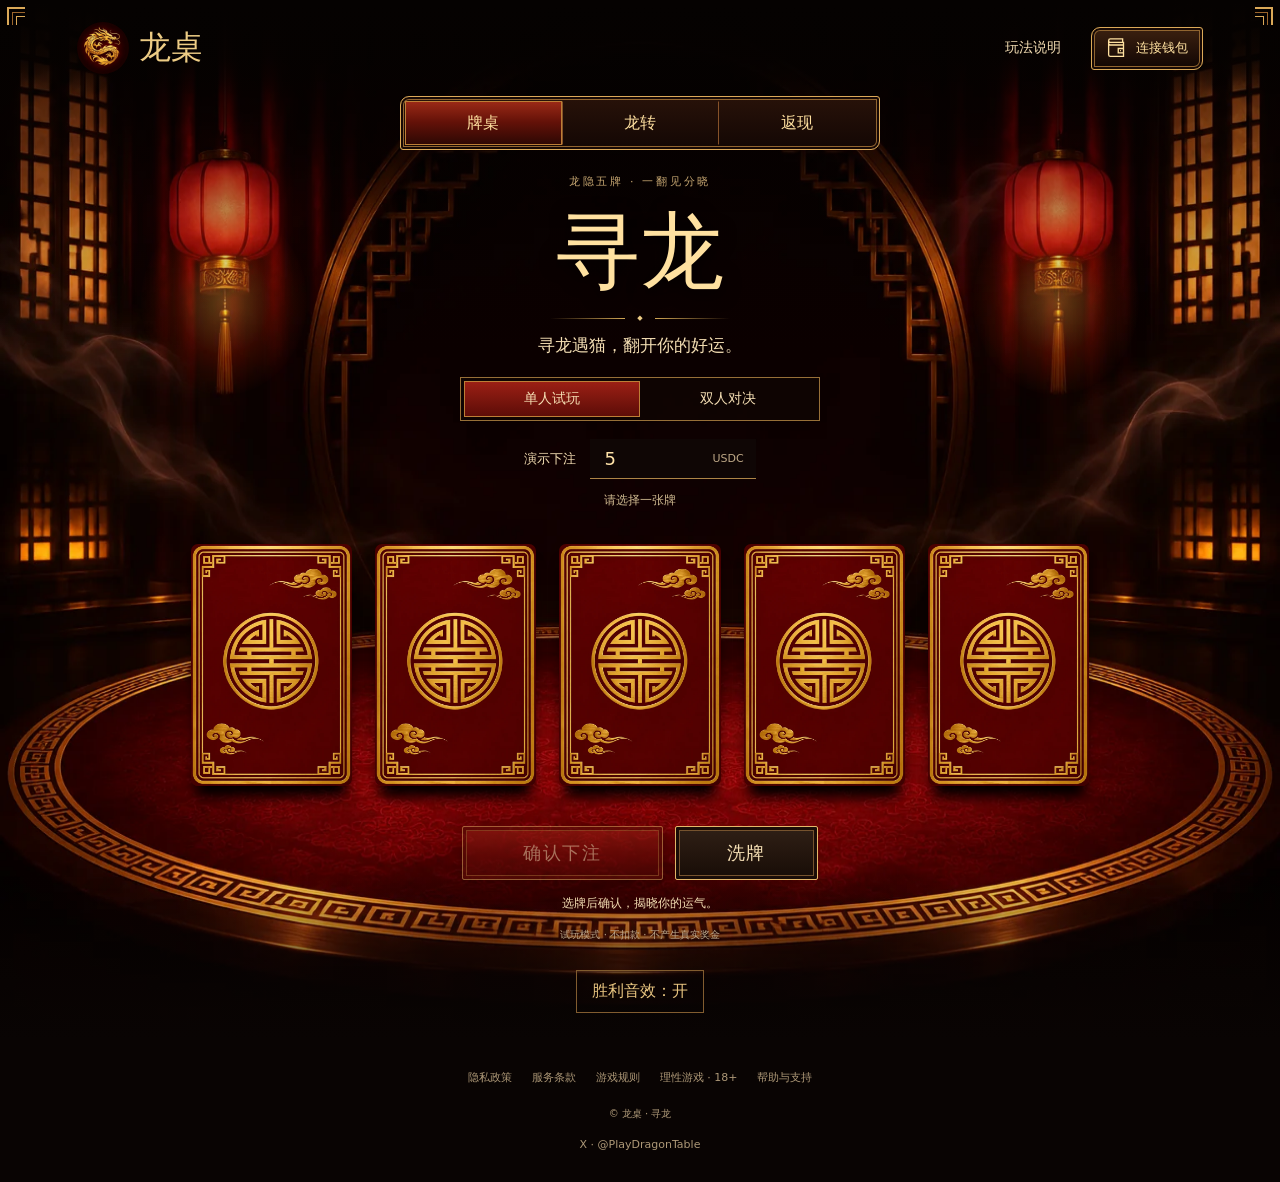
==== commit 95ad2bff: "Add files via upload" ====
--- a/index.html
+++ b/index.html
@@ -6,8 +6,8 @@
     <meta name="theme-color" content="#100402" />
     <title>龙桌 · 寻龙</title>
     <link rel="icon" type="image/png" href="dragon-avatar.png?v=original-1" />
-    <link rel="stylesheet" href="styles.css?v=sections-9" />
-    <script defer src="app.js?v=sections-9"></script>
+    <link rel="stylesheet" href="styles.css?v=ornate-11" />
+    <script defer src="app.js?v=ornate-11"></script>
     <link rel="preload" as="image" type="image/webp" href="card-cat.webp" />
     <link rel="preload" as="image" type="image/webp" href="card-dragon.webp" />
   </head>
@@ -37,7 +37,7 @@
       <main>
         <div class="section-tabs" role="tablist" aria-label="龙桌功能">
           <button id="tab-table" role="tab" aria-selected="true" aria-controls="panel-table">牌桌</button>
-          <button id="tab-flip" role="tab" aria-selected="false" aria-controls="panel-flip" tabindex="-1">翻币</button>
+          <button id="tab-flip" role="tab" aria-selected="false" aria-controls="panel-flip" tabindex="-1">龙转</button>
           <button id="tab-cashback" role="tab" aria-selected="false" aria-controls="panel-cashback" tabindex="-1">返现</button>
         </div>
         <div id="panel-table" role="tabpanel" aria-labelledby="tab-table">
@@ -83,16 +83,18 @@
         </div>
         <section id="panel-flip" class="feature-panel" role="tabpanel" aria-labelledby="tab-flip" hidden>
           <p class="eyebrow">试玩预览 · 无真实下注</p>
-          <h1>龙焰翻币</h1>
+          <h1>龙转</h1>
           <div class="flip-wheel" aria-hidden="true">
             <div class="flip-half flip-dragon"><img src="dragon-avatar.webp" alt="" /><b>龙面 · 胜</b></div>
             <div class="flip-half flip-fire"><span>🔥</span><b>火面 · 负</b></div>
             <div class="flip-divider"></div><div id="flip-pointer"></div>
           </div>
-          <p>试玩金额 5 USDC</p>
-          <p class="feature-muted">龙面返还 10 USDC · 火面返还 1 USDC<br />平局保留原金额，可免费重转</p>
-          <p id="flip-result" role="status">点击开始试玩</p>
-          <button id="flip-spin" type="button" class="primary">开始翻币</button>
+          <label class="receipt-label" for="flip-stake">试玩下注金额（USDC）</label>
+          <input id="flip-stake" type="number" inputmode="decimal" min="0.05" max="1000000" step="0.01" value="5.00" required aria-describedby="flip-payout" />
+          <p id="flip-payout" class="feature-muted">龙面返还 10.00 USDC · 火面返还 1.00 USDC</p>
+          <p class="feature-muted">平局保留原金额，可免费重转</p>
+          <p id="flip-result" role="status">点击旋转开始试玩</p>
+          <button id="flip-spin" type="button" class="primary">旋转</button>
         </section>
         <section id="panel-cashback" class="feature-panel" role="tabpanel" aria-labelledby="tab-cashback" hidden>
           <p class="eyebrow">返现功能预览 · 示例数据</p>
@@ -105,8 +107,9 @@
           </dl>
           <p class="feature-muted">连续持有满 24 小时且未卖出 · 每 48 小时限领一次</p>
           <p>Uber · McDonald’s · Grab · KFC</p>
-          <label class="receipt-label" for="receipt-preview">选择收据（仅本地预览）</label>
-          <input id="receipt-preview" type="file" accept="image/*,application/pdf" />
+          <label class="receipt-upload primary" for="receipt-preview">↑ 上传收据</label>
+          <input id="receipt-preview" class="receipt-file-input" type="file" accept="image/*,application/pdf" aria-describedby="receipt-file-status" />
+          <p id="receipt-file-status" class="feature-muted">仅本地预览，尚未选择文件</p>
           <label class="receipt-label" for="receipt-amount">试玩收据金额（美元）</label>
           <input id="receipt-amount" type="number" inputmode="decimal" min="0" step="0.01" max="1000000" value="50.00" />
           <div class="feature-box">
@@ -116,8 +119,10 @@
               <div><dt>示例档位上限</dt><dd>$2.50</dd></div>
               <div><dt>预计返现</dt><dd><output id="receipt-total" for="receipt-amount">$2.50</output></dd></div>
             </dl>
-            <p class="feature-muted">金额手动输入。收据不会上传或自动读取，试玩不发放返现。</p>
-          </div>
+            <p class="feature-muted">金额手动输入。收据不会上传或自动读取。</p>
+          </div>
+          <button id="claim-cashback" class="primary" type="button">领取返现（试玩）</button>
+          <p id="claim-status" class="feature-muted" role="status">试玩返现不会转入钱包。</p>
         </section>
       </main>
     </div>
--- a/styles.css
+++ b/styles.css
@@ -1391,3 +1391,85 @@
 .feature-box dd { margin:0; text-align:right; font-weight:600; }
 .receipt-label { display:block; text-align:left; margin:14px 0 4px; }
 .feature-panel input { width:100%; box-sizing:border-box; font:inherit; padding:10px; color:#ffe1a0; background:#1e0a05; border:1px solid #956d35; }
+
+/* Gold framing and carved details shared by the section previews. */
+.scene {
+  --frame-gold: #dba958;
+  --frame-inlay: #9b652c;
+  --frame-corner:
+    linear-gradient(var(--frame-gold), var(--frame-gold)) 0 0 / 18px 2px,
+    linear-gradient(var(--frame-gold), var(--frame-gold)) 0 0 / 2px 18px,
+    linear-gradient(var(--frame-inlay), var(--frame-inlay)) 5px 5px / 13px 1px,
+    linear-gradient(var(--frame-inlay), var(--frame-inlay)) 5px 5px / 1px 13px,
+    linear-gradient(var(--frame-gold), var(--frame-gold)) 9px 9px / 9px 1px,
+    linear-gradient(var(--frame-gold), var(--frame-gold)) 9px 9px / 1px 9px;
+}
+.scene > header { position: relative; }
+.scene > header::before,
+.scene > header::after,
+.feature-panel::before,
+.feature-panel::after {
+  content: "";
+  position: absolute;
+  width: 18px;
+  height: 18px;
+  background: var(--frame-corner);
+  background-repeat: no-repeat;
+  pointer-events: none;
+}
+.scene > header::before { top: 7px; left: 7px; }
+.scene > header::after { top: 7px; right: 7px; transform: scaleX(-1); }
+.scene #wallet,
+.section-tabs,
+.feature-panel .primary {
+  border: 1px solid var(--frame-gold);
+  border-radius: 9px 3px;
+  box-shadow: inset 0 0 0 2px #170905, inset 0 0 0 3px #916530;
+}
+.scene #wallet {
+  color: #ffe1a0;
+  background: linear-gradient(180deg, #3c2110, #100503);
+}
+.section-tabs {
+  gap: 0;
+  background: linear-gradient(#281209, #130704);
+}
+.section-tabs button + button { border-left: 1px solid #865229; }
+.section-tabs [aria-selected="true"],
+.feature-panel .primary {
+  background: linear-gradient(#9a2916, #631108 48%, #2e0804);
+}
+.feature-panel:not([hidden]) {
+  position: relative;
+  width: min(430px, calc(100% - 24px));
+  box-sizing: border-box;
+  padding: 24px clamp(14px, 4vw, 24px) 28px;
+  border: 1px solid #926132;
+  background: linear-gradient(#220c0888, #160603e8);
+  box-shadow: inset 0 0 0 3px #1e0b06, inset 0 0 0 4px #715026;
+  animation: section-arrive 220ms ease-out;
+}
+.feature-panel::before { bottom: 7px; left: 7px; transform: scaleY(-1); }
+.feature-panel::after { bottom: 7px; right: 7px; transform: scale(-1); }
+.feature-panel h1 { font-family: "Songti SC", SimSun, serif; font-size: clamp(26px, 6vw, 36px); }
+.feature-panel .eyebrow { color: #f0bd78; }
+.flip-wheel {
+  width: min(300px, 100%);
+  border: 9px double #e1a94e;
+  box-shadow: inset 0 0 0 1px #f0ce8d, 0 0 24px #bc6b3d66;
+}
+.flip-dragon { background: radial-gradient(ellipse at top, #89521f, #2f1505); }
+.flip-dragon img { width: clamp(50px, 19vw, 90px); height: auto; aspect-ratio: 1; }
+.flip-fire { background: radial-gradient(ellipse at bottom, #96231a, #410900); }
+.flip-fire span { font-size: clamp(28px, 10vw, 49px); }
+.flip-half b { padding: 2px 9px; border: 1px solid #b78340; border-radius: 6px 2px; background: #230b04; }
+.flip-divider { background: linear-gradient(#fff1ae, #ad6325, #ffd28b); }
+#flip-pointer { background: linear-gradient(#ffedb6, #e1a047); }
+.feature-box { border: 3px double #c89655; border-radius: 10px 3px; }
+.feature-box h2 { margin-top: 0; color: #ffda8b; font-size: 18px; }
+.feature-box dl div:last-child { color: #ffda8b; background: #6b1c0a55; padding-inline: 6px; }
+.receipt-upload { display: grid; place-items: center; cursor: pointer; box-sizing: border-box; }
+.feature-panel .receipt-file-input { position: absolute; width: 1px; height: 1px; opacity: 0; padding: 0; }
+.receipt-upload:has(+ .receipt-file-input:focus-visible) { outline: 2px solid #ffdf94; outline-offset: 3px; }
+#receipt-file-status { overflow-wrap: anywhere; }
+@keyframes section-arrive { from { transform: translateX(10px); opacity: .6; } to { transform: none; opacity: 1; } }
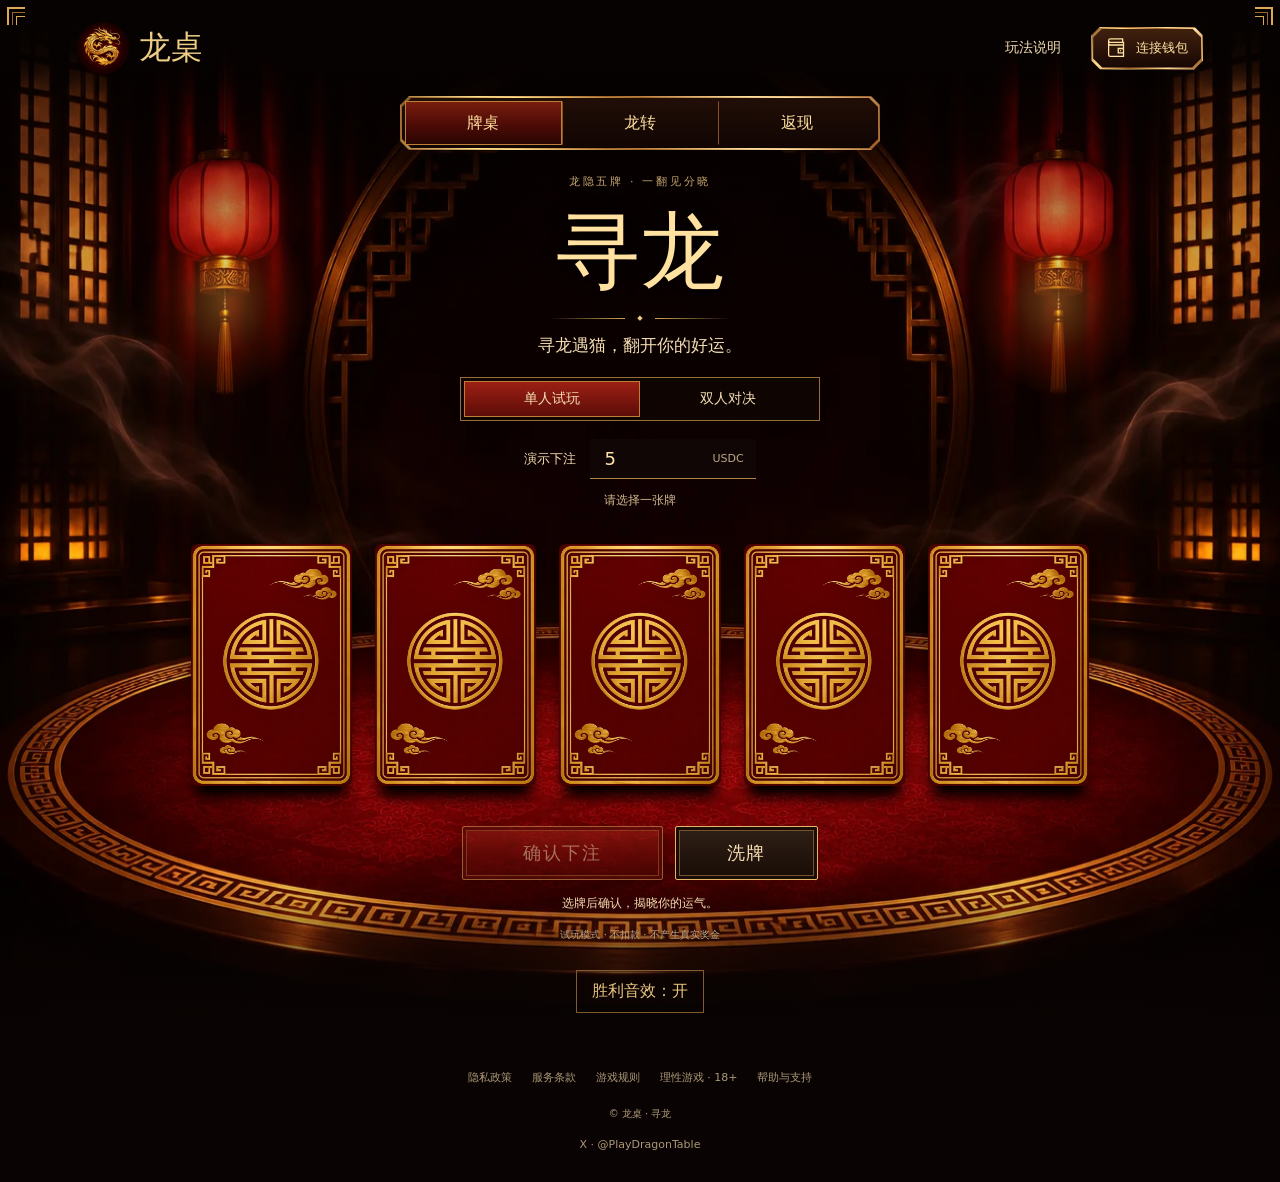
==== commit 2d7640f7: "Add files via upload" ====
--- a/index.html
+++ b/index.html
@@ -6,8 +6,8 @@
     <meta name="theme-color" content="#100402" />
     <title>龙桌 · 寻龙</title>
     <link rel="icon" type="image/png" href="dragon-avatar.png?v=original-1" />
-    <link rel="stylesheet" href="styles.css?v=ornate-11" />
-    <script defer src="app.js?v=ornate-11"></script>
+    <link rel="stylesheet" href="styles.css?v=spin-gold-12" />
+    <script defer src="app.js?v=spin-gold-12"></script>
     <link rel="preload" as="image" type="image/webp" href="card-cat.webp" />
     <link rel="preload" as="image" type="image/webp" href="card-dragon.webp" />
   </head>
@@ -84,16 +84,19 @@
         <section id="panel-flip" class="feature-panel" role="tabpanel" aria-labelledby="tab-flip" hidden>
           <p class="eyebrow">试玩预览 · 无真实下注</p>
           <h1>龙转</h1>
-          <div class="flip-wheel" aria-hidden="true">
+          <div class="flip-stage" aria-hidden="true">
+          <div class="flip-wheel">
             <div class="flip-half flip-dragon"><img src="dragon-avatar.webp" alt="" /><b>龙面 · 胜</b></div>
-            <div class="flip-half flip-fire"><span>🔥</span><b>火面 · 负</b></div>
+            <div class="flip-half flip-fire"><span class="spin-flame"></span><b>火面 · 负</b></div>
             <div class="flip-divider"></div><div id="flip-pointer"></div>
+          </div>
+          <div id="spin-sparks"></div>
           </div>
           <label class="receipt-label" for="flip-stake">试玩下注金额（USDC）</label>
           <input id="flip-stake" type="number" inputmode="decimal" min="0.05" max="1000000" step="0.01" value="5.00" required aria-describedby="flip-payout" />
           <p id="flip-payout" class="feature-muted">龙面返还 10.00 USDC · 火面返还 1.00 USDC</p>
           <p class="feature-muted">平局保留原金额，可免费重转</p>
-          <p id="flip-result" role="status">点击旋转开始试玩</p>
+          <p id="flip-result" class="spin-result" role="status">点击旋转开始试玩</p>
           <button id="flip-spin" type="button" class="primary">旋转</button>
         </section>
         <section id="panel-cashback" class="feature-panel" role="tabpanel" aria-labelledby="tab-cashback" hidden>
--- a/styles.css
+++ b/styles.css
@@ -1473,3 +1473,74 @@
 .receipt-upload:has(+ .receipt-file-input:focus-visible) { outline: 2px solid #ffdf94; outline-offset: 3px; }
 #receipt-file-status { overflow-wrap: anywhere; }
 @keyframes section-arrive { from { transform: translateX(10px); opacity: .6; } to { transform: none; opacity: 1; } }
+
+/* Stepped corners from the mockup: a gold edge with a dark inset. */
+.scene #wallet,
+.section-tabs,
+.feature-panel .primary,
+.spin-result,
+.feature-box {
+  --ornate-cut: polygon(9px 0, calc(100% - 9px) 0, 100% 9px, 100% calc(100% - 9px), calc(100% - 9px) 100%, 9px 100%, 0 calc(100% - 9px), 0 9px);
+  --ornate-fill: linear-gradient(#41210e, #170704);
+  position: relative;
+  isolation: isolate;
+  clip-path: var(--ornate-cut);
+  border: 1px solid transparent;
+  border-radius: 0;
+  background: linear-gradient(125deg, #865322, #ffdf8b 22%, #a36426 47%, #ffe1a1 75%, #9a5a24);
+  box-shadow: none;
+}
+.scene #wallet::before,
+.section-tabs::before,
+.feature-panel .primary::before,
+.spin-result::before,
+.feature-box::before {
+  content: "";
+  position: absolute;
+  inset: 1px;
+  clip-path: var(--ornate-cut);
+  background: var(--ornate-fill);
+  z-index: -1;
+  pointer-events: none;
+}
+.section-tabs { --ornate-fill: linear-gradient(#210e06, #110503); }
+.section-tabs [aria-selected="true"],
+.feature-panel .primary { --ornate-fill: linear-gradient(#781d0e, #4d0b06 55%, #290603); }
+.section-tabs [aria-selected="true"] { background: var(--ornate-fill); }
+.feature-box { --ornate-fill: linear-gradient(#37160b, #200b06); }
+.eligibility-box { --ornate-fill: linear-gradient(90deg,#270f09 28%,#270f09d0),url(dragon-avatar.webp) right center/140px auto no-repeat; }
+.spin-result { padding: 12px 10px; color: #ffe6ad; font-weight: 700; }
+[data-outcome="fire"] .spin-result { --ornate-fill: linear-gradient(#7c2410, #350804); }
+[data-outcome="dragon"] .spin-result { --ornate-fill: linear-gradient(#78501a, #3c2007); }
+.flip-stage { position: relative; width: min(320px, 100%); margin-inline: auto; }
+.flip-wheel { width: 100%; border: 13px solid #b87b32; }
+.flip-wheel::before {
+  content: "";
+  position: absolute;
+  inset: 0;
+  border: 6px solid transparent;
+  border-radius: 50%;
+  background: repeating-conic-gradient(#f6cb75 0deg 2deg, #7b4419 2deg 4deg, #d4994c 4deg 6deg) border-box;
+  mask: linear-gradient(#000 0 0) padding-box exclude, linear-gradient(#000 0 0);
+  pointer-events: none;
+  z-index: 1;
+}
+.flip-dragon { background: radial-gradient(ellipse at 50% 32%, #6e491a, #261107 78%); }
+.flip-dragon img { width: clamp(76px, 23vw, 122px); object-fit: contain; mix-blend-mode: screen; border-radius: 0; }
+.flip-fire { background: radial-gradient(ellipse at 50% 22%, #6e200c, #360803 74%); }
+.flip-fire .spin-flame {
+  display: block;
+  width: clamp(48px, 17vw, 78px);
+  height: clamp(51px, 18vw, 82px);
+  background: linear-gradient(150deg,#fff1a8 12%,#e6ae4e 35%,#bd7326 56%,#ffde79 78%,#9c571c);
+  clip-path: polygon(55% 0, 61% 12%, 64% 25%, 59% 38%, 48% 49%, 47% 59%, 59% 59%, 72% 49%, 81% 34%, 89% 48%, 94% 67%, 91% 79%, 82% 90%, 68% 97%, 63% 84%, 67% 72%, 53% 78%, 46% 91%, 51% 100%, 31% 95%, 17% 84%, 10% 70%, 10% 56%, 19% 42%, 29% 33%, 26% 48%, 29% 56%, 37% 50%, 42% 39%, 39% 25%, 48% 17%);
+}
+#flip-pointer { z-index: 2; }
+.flip-wheel::after { z-index: 3; box-shadow: 0 0 0 2px #865020, 0 0 8px #ffdb8a; }
+[data-outcome="dragon"] .flip-wheel { box-shadow: 0 0 22px #e3983499, inset 0 0 0 1px #ffdc85; }
+[data-outcome="dragon"] .flip-dragon { background: radial-gradient(ellipse at center, #a27125, #302005 85%); }
+[data-outcome="dragon"] .flip-dragon img { animation: dragon-victory 850ms ease-out both; }
+#spin-sparks { position: absolute; inset: 0; pointer-events: none; z-index: 4; }
+#spin-sparks i { position: absolute; left: 50%; top: 30%; width: 6px; height: 6px; background: #ffe6a4; box-shadow: 0 0 9px #ffc44d; opacity: 0; animation: spin-victory-spark 900ms var(--spark-delay) ease-out both; }
+@keyframes dragon-victory { 0%, 100% { transform: scale(1); } 38% { transform: scale(1.12); filter: brightness(1.45); } }
+@keyframes spin-victory-spark { 0% { opacity: 1; transform: translate(0,0) rotate(45deg); } 100% { opacity: 0; transform: translate(var(--spark-x),var(--spark-y)) rotate(190deg); } }
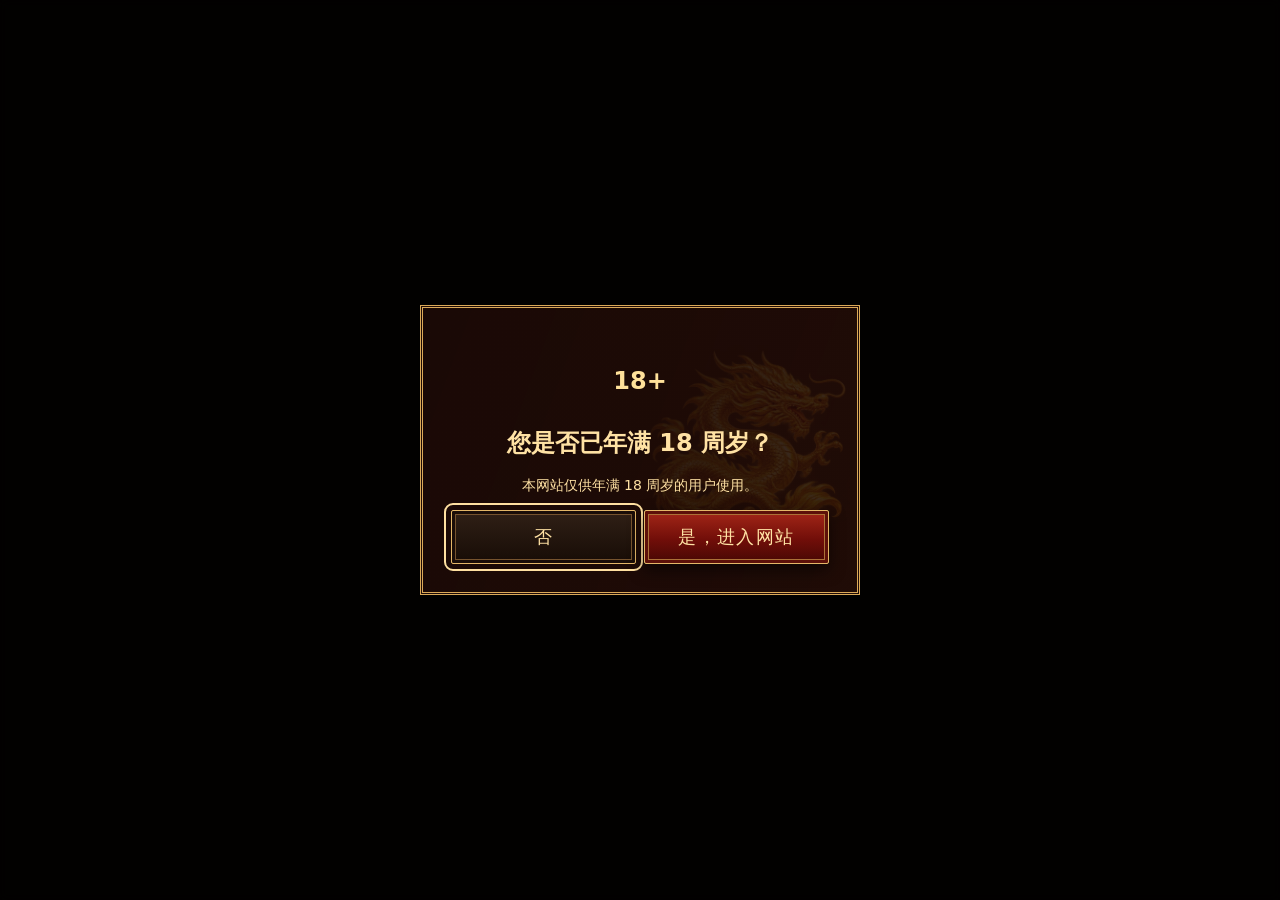
==== commit 14b9fce0: "Add files via upload" ====
--- a/index.html
+++ b/index.html
@@ -6,19 +6,30 @@
     <meta name="theme-color" content="#100402" />
     <title>龙桌 · 寻龙</title>
     <link rel="icon" type="image/png" href="dragon-avatar.png?v=original-1" />
-    <link rel="stylesheet" href="styles.css?v=spin-gold-12" />
-    <script defer src="app.js?v=spin-gold-12"></script>
+    <link rel="stylesheet" href="styles.css?v=tours-13" />
+    <script defer src="app.js?v=tours-13"></script>
     <link rel="preload" as="image" type="image/webp" href="card-cat.webp" />
     <link rel="preload" as="image" type="image/webp" href="card-dragon.webp" />
   </head>
-  <body>
+  <body class="age-locked">
+    <dialog id="age-gate" aria-labelledby="age-title" aria-describedby="age-warning">
+      <p class="age-mark">18+</p>
+      <h1 id="age-title">您是否已年满 18 周岁？</h1>
+      <p id="age-warning" role="status">本网站仅供年满 18 周岁的用户使用。</p>
+      <div class="age-actions action-row">
+        <button type="button" id="age-no" class="primary secondary">否</button>
+        <button type="button" id="age-yes" class="primary">是，进入网站</button>
+      </div>
+    </dialog>
+    <noscript><p>请启用 JavaScript 以确认年龄。</p></noscript>
     <div class="scene">
       <div class="lantern left"></div>
       <div class="lantern right"></div>
       <header>
         <a class="brand" href="./"
           ><img src="dragon-avatar.webp" alt="" /><span>龙桌</span></a
-        ><a class="rules-link" href="#page=rules">玩法说明</a
+        ><button type="button" class="header-utility" id="tutorial-open">玩法说明</button
+        ><button type="button" class="header-utility" id="spin-history" aria-label="旋转记录" title="旋转记录" hidden>◷</button
         ><button id="wallet" class="wallet" aria-label="连接钱包">
           <svg
             viewBox="0 0 24 24"
@@ -51,19 +62,15 @@
           <button id="solo" aria-pressed="true">单人试玩</button
           ><button id="duel" aria-pressed="false">双人对决</button>
         </div>
-        <div class="stake-row">
-          <label for="stake">演示下注</label>
-          <div class="amount">
-            <input
-              id="stake"
-              type="number"
-              min="0.01"
-              max="1000000"
-              step="0.01"
-              value="5"
-              inputmode="decimal"
-            /><span>USDC</span>
-          </div>
+        <div class="stake-picker" id="stake-picker" data-stake-picker="stake">
+          <label for="stake">试玩下注</label>
+          <div class="stake-capsule">
+            <button type="button" data-limit="min">最低</button>
+            <input id="stake" type="number" inputmode="decimal" min="0.01" max="1000000" step="0.01" value="5.00" required />
+            <span>USDC</span>
+            <button type="button" data-limit="max">最高</button>
+          </div>
+          <div class="stake-chips" role="group" aria-label="预设金额"><button type="button" data-stake="1" aria-pressed="false">1</button><button type="button" data-stake="5" aria-pressed="true">5</button><button type="button" data-stake="10" aria-pressed="false">10</button><button type="button" data-stake="25" aria-pressed="false">25</button><button type="button" data-stake="50" aria-pressed="false">50</button><button type="button" data-stake="100" aria-pressed="false">100</button></div>
         </div>
         <p id="phase" role="status" aria-live="polite">请选择一张牌</p>
         <section class="table" aria-label="五张游戏牌">
@@ -78,7 +85,6 @@
           <button id="invite" class="invite" hidden>创建邀请链接</button>
           <p id="result" aria-live="polite">选牌后确认，揭晓你的运气。</p>
           <p class="demo">试玩模式 · 不扣款 · 不产生真实奖金</p>
-          <button id="win-sound" class="invite" type="button" aria-pressed="true">胜利音效：开</button>
         </div>
         </div>
         <section id="panel-flip" class="feature-panel" role="tabpanel" aria-labelledby="tab-flip" hidden>
@@ -86,18 +92,28 @@
           <h1>龙转</h1>
           <div class="flip-stage" aria-hidden="true">
           <div class="flip-wheel">
-            <div class="flip-half flip-dragon"><img src="dragon-avatar.webp" alt="" /><b>龙面 · 胜</b></div>
-            <div class="flip-half flip-fire"><span class="spin-flame"></span><b>火面 · 负</b></div>
+            <div class="flip-half flip-dragon"><img src="assets/spin-dragon.webp" alt="" /><b>龙面 · 胜</b></div>
+            <div class="flip-half flip-fire"><img src="assets/spin-fire.webp" alt="" /><b>火面 · 负</b></div>
             <div class="flip-divider"></div><div id="flip-pointer"></div>
           </div>
           <div id="spin-sparks"></div>
           </div>
-          <label class="receipt-label" for="flip-stake">试玩下注金额（USDC）</label>
-          <input id="flip-stake" type="number" inputmode="decimal" min="0.05" max="1000000" step="0.01" value="5.00" required aria-describedby="flip-payout" />
+          <div class="stake-picker" id="flip-stake-picker" data-stake-picker="flip-stake">
+          <label for="flip-stake">试玩下注</label>
+          <div class="stake-capsule">
+            <button type="button" data-limit="min">最低</button>
+            <input id="flip-stake" type="number" inputmode="decimal" min="0.05" max="1000000" step="0.01" value="5.00" required aria-describedby="flip-payout" />
+            <span>USDC</span>
+            <button type="button" data-limit="max">最高</button>
+          </div>
+          <div class="stake-chips" role="group" aria-label="预设金额"><button type="button" data-stake="1" aria-pressed="false">1</button><button type="button" data-stake="5" aria-pressed="true">5</button><button type="button" data-stake="10" aria-pressed="false">10</button><button type="button" data-stake="25" aria-pressed="false">25</button><button type="button" data-stake="50" aria-pressed="false">50</button><button type="button" data-stake="100" aria-pressed="false">100</button></div>
+        </div>
           <p id="flip-payout" class="feature-muted">龙面返还 10.00 USDC · 火面返还 1.00 USDC</p>
           <p class="feature-muted">平局保留原金额，可免费重转</p>
-          <p id="flip-result" class="spin-result" role="status">点击旋转开始试玩</p>
-          <button id="flip-spin" type="button" class="primary">旋转</button>
+          <div class="spin-actions" id="spin-actions">
+            <p id="flip-result" class="spin-result" role="status">等待旋转</p>
+            <button id="flip-spin" type="button" class="primary">旋转</button>
+          </div>
         </section>
         <section id="panel-cashback" class="feature-panel" role="tabpanel" aria-labelledby="tab-cashback" hidden>
           <p class="eyebrow">返现功能预览 · 示例数据</p>
@@ -109,13 +125,13 @@
             <div><dt>返现上限</dt><dd>$2.50</dd></div>
           </dl>
           <p class="feature-muted">连续持有满 24 小时且未卖出 · 每 48 小时限领一次</p>
-          <p>Uber · McDonald’s · Grab · KFC</p>
+          <p>Uber · Grab · GO Taxi · McDonald’s · KFC</p>
           <label class="receipt-upload primary" for="receipt-preview">↑ 上传收据</label>
           <input id="receipt-preview" class="receipt-file-input" type="file" accept="image/*,application/pdf" aria-describedby="receipt-file-status" />
           <p id="receipt-file-status" class="feature-muted">仅本地预览，尚未选择文件</p>
-          <label class="receipt-label" for="receipt-amount">试玩收据金额（美元）</label>
-          <input id="receipt-amount" type="number" inputmode="decimal" min="0" step="0.01" max="1000000" value="50.00" />
-          <div class="feature-box">
+          <div class="receipt-amount-field"><label class="receipt-label" for="receipt-amount">试玩收据金额（美元）</label>
+          <input id="receipt-amount" type="number" inputmode="decimal" min="0" step="0.01" max="1000000" value="50.00" /></div>
+          <div id="claim-tour-target"><div class="feature-box">
             <h2>Harmonic 计算预览</h2>
             <dl>
               <div><dt>10% 基础返现</dt><dd id="receipt-base">$5.00</dd></div>
@@ -125,7 +141,7 @@
             <p class="feature-muted">金额手动输入。收据不会上传或自动读取。</p>
           </div>
           <button id="claim-cashback" class="primary" type="button">领取返现（试玩）</button>
-          <p id="claim-status" class="feature-muted" role="status">试玩返现不会转入钱包。</p>
+          <p id="claim-status" class="feature-muted" role="status">试玩返现不会转入钱包。</p></div>
         </section>
       </main>
     </div>
@@ -137,6 +153,21 @@
       <p>© 龙桌 · 寻龙</p>
       <a href="https://x.com/PlayDragonTable" target="_blank" rel="noopener noreferrer" aria-label="龙桌官方 X 账号 @PlayDragonTable">X · @PlayDragonTable</a>
     </footer>
+    <dialog id="game-tour" aria-labelledby="tour-title" aria-describedby="tour-copy">
+      <p id="tour-progress" aria-label="第 1 步，共 3 步"></p>
+      <h2 id="tour-title"></h2><p id="tour-copy"></p>
+      <div class="action-row">
+        <button type="button" class="primary secondary" id="tour-skip">跳过</button>
+        <button type="button" class="primary" id="tour-next">下一步</button>
+      </div>
+    </dialog>
+    <div id="tour-spotlight" aria-hidden="true" hidden></div>
+    <dialog id="spin-history-dialog" aria-labelledby="history-title">
+      <button class="close" type="button" aria-label="关闭">×</button>
+      <h2 id="history-title">旋转记录</h2>
+      <p id="spin-history-empty">还没有试玩记录。</p>
+      <ol id="spin-history-list"></ol>
+    </dialog>
     <dialog id="wallet-dialog" aria-label="钱包与游戏动态">
       <svg
         class="account-corner top-left"
--- a/styles.css
+++ b/styles.css
@@ -1544,3 +1544,85 @@
 #spin-sparks i { position: absolute; left: 50%; top: 30%; width: 6px; height: 6px; background: #ffe6a4; box-shadow: 0 0 9px #ffc44d; opacity: 0; animation: spin-victory-spark 900ms var(--spark-delay) ease-out both; }
 @keyframes dragon-victory { 0%, 100% { transform: scale(1); } 38% { transform: scale(1.12); filter: brightness(1.45); } }
 @keyframes spin-victory-spark { 0% { opacity: 1; transform: translate(0,0) rotate(45deg); } 100% { opacity: 0; transform: translate(var(--spark-x),var(--spark-y)) rotate(190deg); } }
+
+/* Entry confirmation and guided controls. */
+[hidden] { display: none !important; }
+body.age-locked > :not(#age-gate):not(noscript):not(script) { display: none !important; }
+#age-gate, #game-tour, #spin-history-dialog {
+  box-sizing: border-box;
+  color: #ffe2a4;
+  border: 3px double #dba958;
+  background: #211008;
+  max-width: 440px;
+  width: calc(100% - 28px);
+}
+#age-gate {
+  text-align: center;
+  background: linear-gradient(110deg,#1a0906,#1f0b06d9),
+    url(assets/spin-dragon.webp) right center / min(210px,55%) auto no-repeat #210d06;
+}
+.age-mark { color: #ffe19a; font-size: 24px; font-weight: bold; }
+#age-title { font-size: clamp(19px, 5vw, 24px); }
+#age-warning { line-height: 1.5; }
+.age-denied { color: #ffb398; }
+#age-gate .action-row, #game-tour .action-row, .spin-actions { display:grid; grid-template-columns:repeat(2,minmax(0,1fr)); gap:8px; }
+#age-gate .primary, #game-tour .primary { padding-inline: 5px; }
+#game-tour { position: fixed; margin: 0 auto; inset: 8px 0 auto; max-height: calc(100dvh - 16px); padding: 14px; }
+#game-tour::backdrop { background: transparent; backdrop-filter: none; }
+#game-tour h2, #game-tour p { margin: 0 0 10px; }
+#tour-progress { color: #e6b255; letter-spacing: .2em; }
+#tour-spotlight { position: fixed; z-index: 2147483647; border-radius: 8px; box-sizing: border-box; border: 2px solid #f9d482; box-shadow: 0 0 0 150vmax #000c,0 0 16px #eab754; pointer-events: none; }
+#spin-history-list { padding-left: 22px; line-height: 1.65; }
+.header-utility { color: #ffe2a4; background: #190a05; border: 1px solid #87592c; border-radius: 4px; padding: 5px 9px; white-space: nowrap; min-height: 32px; }
+#spin-history { font-size: 19px; line-height: 1; }
+
+.stake-picker { width: min(100%, 330px); margin: 14px auto; color: #ffe2a4; }
+#stake-picker { width: min(calc(100% - 32px), 330px); }
+.stake-picker > label { display: block; text-align: center; margin-bottom: 5px; font-size: 13px; }
+.stake-capsule {
+  display: grid; grid-template-columns: auto minmax(0,1fr) auto auto;
+  gap: 5px; align-items: center; padding: 4px; border: 1px solid #bc873f;
+  border-radius: 8px; background: #170804; box-shadow: inset 0 0 0 2px #67341a66;
+}
+.stake-capsule button { background: #51270d; color: #ffe2a4; border: 1px solid #8b5b27; border-radius: 5px; font: inherit; padding: 7px; font-size: 12px; }
+.stake-capsule span { font-size: 11px; }
+.stake-capsule input,
+.feature-panel .stake-capsule input {
+  min-width: 0; width: 100%; box-sizing: border-box; font: inherit; font-variant-numeric: tabular-nums;
+  padding: 5px 2px; color: #ffe3a3; text-align: center; border: 0; background: transparent;
+  appearance: textfield; -moz-appearance: textfield;
+}
+.stake-capsule input::-webkit-inner-spin-button { appearance: none; }
+.stake-chips {
+  display: flex; align-items: center; justify-content: safe center; overflow-x: auto;
+  gap: 7px; margin-top: 8px; padding: 5px; border-radius: 24px; background: #1a0906;
+}
+.stake-chips button {
+  min-width: 40px; height: 40px; padding: 0; border: 3px dashed #d49e53; border-radius: 50%;
+  font-family: inherit; font-size: 11px; font-weight: bold;
+  background: radial-gradient(circle,#5b1c11 54%,#a34a26 56%,#541a0e 65%,#281007 68%);
+  color: #ffe8af; cursor: pointer;
+}
+.stake-chips button[aria-pressed="true"] { outline: 2px solid #ffe097; outline-offset: 1px; background: radial-gradient(circle,#804018,#3a1209); }
+.stake-picker button:disabled { opacity: .55; }
+.receipt-amount-field { width: min(100%, 230px); margin: 12px auto; }
+.receipt-amount-field input { border-radius: 7px; text-align: center; box-shadow: inset 0 0 0 2px #67341a66; }
+.spin-actions { align-items: stretch; margin-top: 10px; }
+.spin-actions .spin-result { display: grid; place-items: center; margin: 0; font-size: clamp(11px,3vw,14px); }
+.spin-actions #flip-spin { font-size: clamp(13px,4vw,17px); padding-inline: 8px; }
+.flip-half { box-sizing: border-box; padding: 8px 0; gap: 2px; }
+.flip-dragon img,.flip-fire img { display: block; width: 53%; height: 69%; max-width: 138px; object-fit: contain; mix-blend-mode: normal; }
+.flip-half b { position: relative; z-index: 3; transform: none; padding: 1px 7px; line-height: 1.2; font-size: clamp(11px,3vw,14px); }
+.flip-dragon { padding-bottom: 10px; }
+.flip-fire { padding-top: 10px; }
+.eligibility-box { --ornate-fill: linear-gradient(90deg,#270f09 27%,#270f09c7),url(assets/spin-dragon.webp) right 8px center/145px auto no-repeat #270f09; }
+@media (max-width: 1024px) {
+  .scene > header::before, .scene > header::after { display: none; }
+}
+@media (max-width: 420px) {
+  .scene > header { gap: 5px; padding-inline: 9px; }
+  .scene > header .brand { font-size: 17px; }
+  .scene > header .header-utility { padding-inline: 5px; font-size: 11px; }
+  .scene > header #spin-history { font-size: 18px; }
+  .scene #wallet { padding-inline: 5px; }
+}
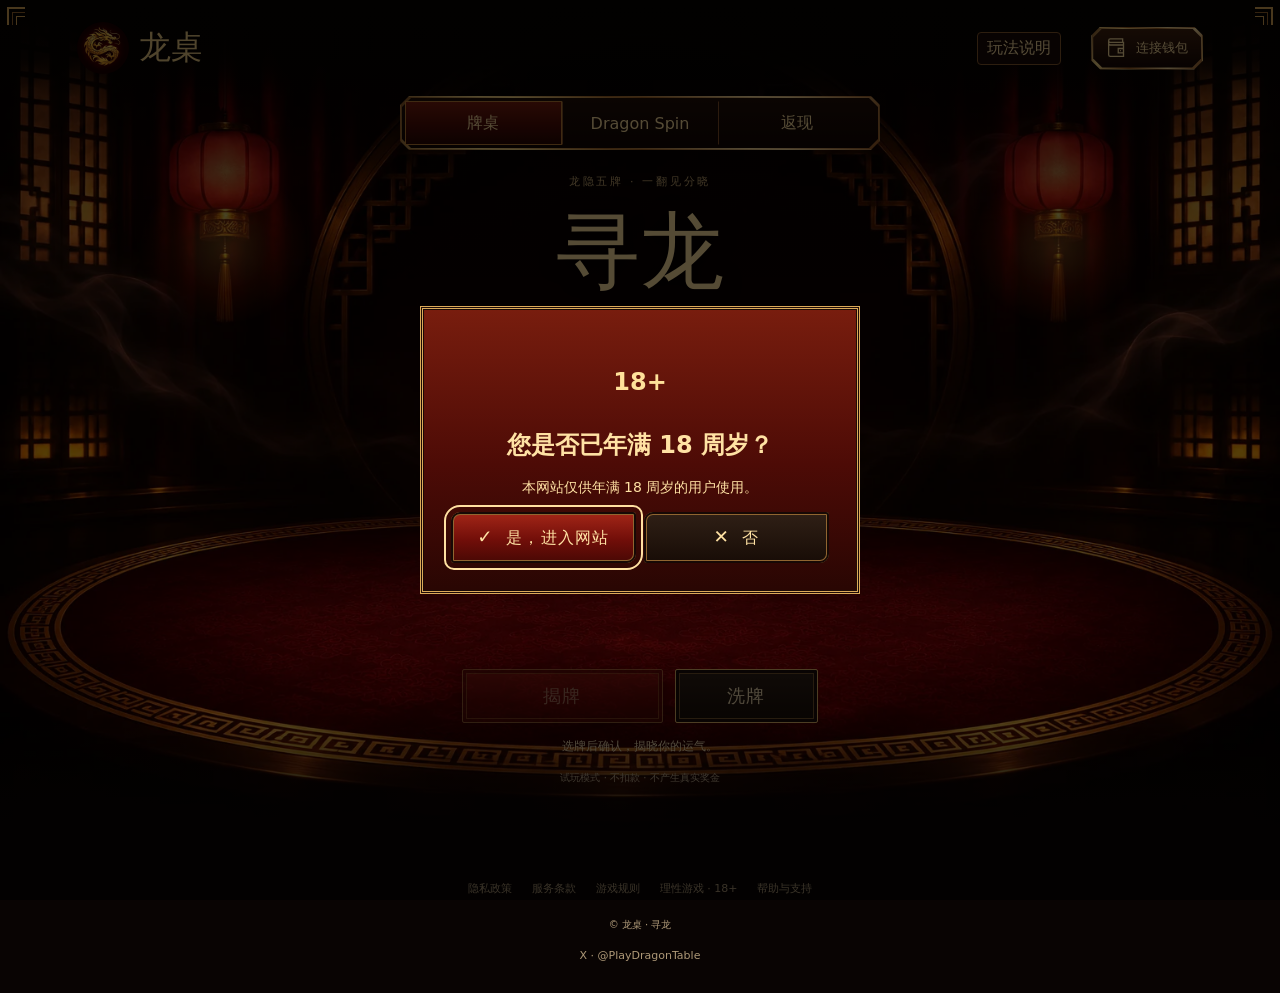
==== commit 44aa8c83: "Add files via upload" ====
--- a/index.html
+++ b/index.html
@@ -6,8 +6,8 @@
     <meta name="theme-color" content="#100402" />
     <title>龙桌 · 寻龙</title>
     <link rel="icon" type="image/png" href="dragon-avatar.png?v=original-1" />
-    <link rel="stylesheet" href="styles.css?v=tours-13" />
-    <script defer src="app.js?v=tours-13"></script>
+    <link rel="stylesheet" href="styles.css?v=tour-polish-14" />
+    <script defer src="app.js?v=tour-polish-14"></script>
     <link rel="preload" as="image" type="image/webp" href="card-cat.webp" />
     <link rel="preload" as="image" type="image/webp" href="card-dragon.webp" />
   </head>
@@ -17,10 +17,15 @@
       <h1 id="age-title">您是否已年满 18 周岁？</h1>
       <p id="age-warning" role="status">本网站仅供年满 18 周岁的用户使用。</p>
       <div class="age-actions action-row">
-        <button type="button" id="age-no" class="primary secondary">否</button>
-        <button type="button" id="age-yes" class="primary">是，进入网站</button>
-      </div>
-    </dialog>
+        <button type="button" id="age-yes" class="primary"><span aria-hidden="true">✓</span> 是，进入网站</button>
+        <button type="button" id="age-no" class="primary secondary"><span aria-hidden="true">✕</span> 否</button>
+      </div>
+    </dialog>
+    <main id="age-blocked" hidden aria-labelledby="blocked-title">
+      <img src="assets/spin-dragon.webp" alt="" />
+      <h1 id="blocked-title" tabindex="-1">暂无法访问龙桌</h1>
+      <p>你未满 18 周岁，无法使用本网站。</p>
+    </main>
     <noscript><p>请启用 JavaScript 以确认年龄。</p></noscript>
     <div class="scene">
       <div class="lantern left"></div>
@@ -29,7 +34,6 @@
         <a class="brand" href="./"
           ><img src="dragon-avatar.webp" alt="" /><span>龙桌</span></a
         ><button type="button" class="header-utility" id="tutorial-open">玩法说明</button
-        ><button type="button" class="header-utility" id="spin-history" aria-label="旋转记录" title="旋转记录" hidden>◷</button
         ><button id="wallet" class="wallet" aria-label="连接钱包">
           <svg
             viewBox="0 0 24 24"
@@ -48,7 +52,7 @@
       <main>
         <div class="section-tabs" role="tablist" aria-label="龙桌功能">
           <button id="tab-table" role="tab" aria-selected="true" aria-controls="panel-table">牌桌</button>
-          <button id="tab-flip" role="tab" aria-selected="false" aria-controls="panel-flip" tabindex="-1">龙转</button>
+          <button id="tab-flip" role="tab" aria-selected="false" aria-controls="panel-flip" tabindex="-1" translate="no">Dragon Spin</button>
           <button id="tab-cashback" role="tab" aria-selected="false" aria-controls="panel-cashback" tabindex="-1">返现</button>
         </div>
         <div id="panel-table" role="tabpanel" aria-labelledby="tab-table">
@@ -63,7 +67,7 @@
           ><button id="duel" aria-pressed="false">双人对决</button>
         </div>
         <div class="stake-picker" id="stake-picker" data-stake-picker="stake">
-          <label for="stake">试玩下注</label>
+          <label for="stake">试玩下注 · <span translate="no">Solana USDC</span></label>
           <div class="stake-capsule">
             <button type="button" data-limit="min">最低</button>
             <input id="stake" type="number" inputmode="decimal" min="0.01" max="1000000" step="0.01" value="5.00" required />
@@ -79,7 +83,7 @@
         </section>
         <div class="controls">
           <div class="action-row">
-            <button id="action" class="primary" disabled>确认下注</button
+            <button id="action" class="primary" disabled>揭牌</button
             ><button id="shuffle" class="primary secondary">洗牌</button>
           </div>
           <button id="invite" class="invite" hidden>创建邀请链接</button>
@@ -89,7 +93,8 @@
         </div>
         <section id="panel-flip" class="feature-panel" role="tabpanel" aria-labelledby="tab-flip" hidden>
           <p class="eyebrow">试玩预览 · 无真实下注</p>
-          <h1>龙转</h1>
+          <button type="button" class="header-utility" id="spin-history" aria-label="旋转记录" title="旋转记录">◷</button>
+          <h1 translate="no">Dragon Spin</h1>
           <div class="flip-stage" aria-hidden="true">
           <div class="flip-wheel">
             <div class="flip-half flip-dragon"><img src="assets/spin-dragon.webp" alt="" /><b>龙面 · 胜</b></div>
@@ -99,7 +104,7 @@
           <div id="spin-sparks"></div>
           </div>
           <div class="stake-picker" id="flip-stake-picker" data-stake-picker="flip-stake">
-          <label for="flip-stake">试玩下注</label>
+          <label for="flip-stake">试玩下注 · <span translate="no">Solana USDC</span></label>
           <div class="stake-capsule">
             <button type="button" data-limit="min">最低</button>
             <input id="flip-stake" type="number" inputmode="decimal" min="0.05" max="1000000" step="0.01" value="5.00" required aria-describedby="flip-payout" />
@@ -141,7 +146,7 @@
             <p class="feature-muted">金额手动输入。收据不会上传或自动读取。</p>
           </div>
           <button id="claim-cashback" class="primary" type="button">领取返现（试玩）</button>
-          <p id="claim-status" class="feature-muted" role="status">试玩返现不会转入钱包。</p></div>
+          <p id="claim-status" class="feature-muted" role="status">正式返现使用 Solana USDC。试玩返现不会转入钱包。</p></div>
         </section>
       </main>
     </div>
@@ -162,6 +167,12 @@
       </div>
     </dialog>
     <div id="tour-spotlight" aria-hidden="true" hidden></div>
+    <div id="tour-arrow" aria-hidden="true" hidden>
+      <svg viewBox="0 0 70 50" width="66" height="46" fill="none">
+        <path d="M8 46C23 44 34 32 34 23H24L44 4L63 23H52C49 38 29 47 8 46Z"
+          fill="#311b0c" stroke="#ffdea1" stroke-width="2.5" stroke-linejoin="round"/>
+      </svg>
+    </div>
     <dialog id="spin-history-dialog" aria-labelledby="history-title">
       <button class="close" type="button" aria-label="关闭">×</button>
       <h2 id="history-title">旋转记录</h2>
@@ -219,6 +230,7 @@
       <div class="account-heading">
         <span class="account-kicker">龙桌</span>
         <p id="address">选择钱包</p>
+        <p class="feature-muted">网络：<span translate="no">Solana</span></p>
       </div>
       <div class="wallet-options" role="group" aria-label="选择钱包">
         <button
--- a/styles.css
+++ b/styles.css
@@ -1420,6 +1420,7 @@
 .scene > header::before { top: 7px; left: 7px; }
 .scene > header::after { top: 7px; right: 7px; transform: scaleX(-1); }
 .scene #wallet,
+#age-gate .primary,
 .section-tabs,
 .feature-panel .primary {
   border: 1px solid var(--frame-gold);
@@ -1491,6 +1492,7 @@
   box-shadow: none;
 }
 .scene #wallet::before,
+#age-gate .primary::before,
 .section-tabs::before,
 .feature-panel .primary::before,
 .spin-result::before,
@@ -1547,7 +1549,23 @@
 
 /* Entry confirmation and guided controls. */
 [hidden] { display: none !important; }
-body.age-locked > :not(#age-gate):not(noscript):not(script) { display: none !important; }
+body.age-locked:not(:has(#age-gate[open])) > :not(#age-gate, noscript, script),
+body.age-refused > :not(#age-blocked) { display: none !important; }
+body.age-locked, body.age-refused { overflow: hidden; }
+#age-gate::backdrop { background: #000a; backdrop-filter: none; }
+#age-blocked {
+  min-height: 100dvh;
+  display: grid;
+  align-content: center;
+  justify-items: center;
+  padding: 24px;
+  box-sizing: border-box;
+  text-align: center;
+  color: #ffe2a4;
+}
+#age-blocked img { width: min(72vw, 440px, 55dvh); height: auto; }
+#age-blocked h1 { margin: 12px 0 0; font-size: clamp(25px, 7vw, 42px); }
+#age-blocked p { margin: 10px 0; }
 #age-gate, #game-tour, #spin-history-dialog {
   box-sizing: border-box;
   color: #ffe2a4;
@@ -1558,23 +1576,48 @@
 }
 #age-gate {
   text-align: center;
-  background: linear-gradient(110deg,#1a0906,#1f0b06d9),
+  background: linear-gradient(110deg,#1a0906 32%,#1f0b068c),
     url(assets/spin-dragon.webp) right center / min(210px,55%) auto no-repeat #210d06;
 }
 .age-mark { color: #ffe19a; font-size: 24px; font-weight: bold; }
 #age-title { font-size: clamp(19px, 5vw, 24px); }
 #age-warning { line-height: 1.5; }
-.age-denied { color: #ffb398; }
+#age-gate .age-actions { gap: 16px; }
+#age-gate .primary { min-height: 48px; font-size: clamp(13px, 3.8vw, 16px); }
+#age-gate #age-yes { --ornate-fill: linear-gradient(#781d0e, #4d0b06 55%, #290603); }
+#age-gate .primary span { display: inline-block; margin-right: .3em; font-weight: 900; font-size: 1.15em; }
 #age-gate .action-row, #game-tour .action-row, .spin-actions { display:grid; grid-template-columns:repeat(2,minmax(0,1fr)); gap:8px; }
 #age-gate .primary, #game-tour .primary { padding-inline: 5px; }
 #game-tour { position: fixed; margin: 0 auto; inset: 8px 0 auto; max-height: calc(100dvh - 16px); padding: 14px; }
 #game-tour::backdrop { background: transparent; backdrop-filter: none; }
 #game-tour h2, #game-tour p { margin: 0 0 10px; }
 #tour-progress { color: #e6b255; letter-spacing: .2em; }
-#tour-spotlight { position: fixed; z-index: 2147483647; border-radius: 8px; box-sizing: border-box; border: 2px solid #f9d482; box-shadow: 0 0 0 150vmax #000c,0 0 16px #eab754; pointer-events: none; }
+.tour-active { padding-bottom: 55dvh; }
+#tour-spotlight {
+  position: fixed;
+  z-index: 2147483646;
+  box-shadow: 0 0 0 150vmax #000c;
+  pointer-events: none;
+}
+#tour-arrow {
+  position: fixed;
+  z-index: 2147483647;
+  transform: translateX(-41px);
+  pointer-events: none;
+}
+#game-tour { overflow: auto; }
+
 #spin-history-list { padding-left: 22px; line-height: 1.65; }
 .header-utility { color: #ffe2a4; background: #190a05; border: 1px solid #87592c; border-radius: 4px; padding: 5px 9px; white-space: nowrap; min-height: 32px; }
-#spin-history { font-size: 19px; line-height: 1; }
+#spin-history {
+  position: absolute;
+  top: 12px;
+  right: 12px;
+  z-index: 2;
+  font-size: 19px;
+  line-height: 1;
+}
+#panel-flip > .eyebrow { padding-inline: 35px; }
 
 .stake-picker { width: min(100%, 330px); margin: 14px auto; color: #ffe2a4; }
 #stake-picker { width: min(calc(100% - 32px), 330px); }
@@ -1610,11 +1653,30 @@
 .spin-actions { align-items: stretch; margin-top: 10px; }
 .spin-actions .spin-result { display: grid; place-items: center; margin: 0; font-size: clamp(11px,3vw,14px); }
 .spin-actions #flip-spin { font-size: clamp(13px,4vw,17px); padding-inline: 8px; }
-.flip-half { box-sizing: border-box; padding: 8px 0; gap: 2px; }
-.flip-dragon img,.flip-fire img { display: block; width: 53%; height: 69%; max-width: 138px; object-fit: contain; mix-blend-mode: normal; }
-.flip-half b { position: relative; z-index: 3; transform: none; padding: 1px 7px; line-height: 1.2; font-size: clamp(11px,3vw,14px); }
-.flip-dragon { padding-bottom: 10px; }
-.flip-fire { padding-top: 10px; }
+.flip-half { box-sizing: border-box; padding: 0; }
+.flip-dragon img, .flip-fire img {
+  display: block;
+  width: 52%;
+  height: 66%;
+  max-width: 138px;
+  object-fit: contain;
+  mix-blend-mode: normal;
+}
+.flip-dragon img { margin-top: 12%; }
+.flip-fire img { margin-bottom: 12%; }
+.flip-half b {
+  position: absolute;
+  left: 50%;
+  z-index: 3;
+  transform: translate(-50%, -50%);
+  padding: 1px 7px;
+  line-height: 1.2;
+  font-size: clamp(11px, 3vw, 14px);
+  white-space: nowrap;
+}
+.flip-dragon b { top: 16%; }
+.flip-fire b { top: 84%; }
+#flip-pointer { width: 23%; }
 .eligibility-box { --ornate-fill: linear-gradient(90deg,#270f09 27%,#270f09c7),url(assets/spin-dragon.webp) right 8px center/145px auto no-repeat #270f09; }
 @media (max-width: 1024px) {
   .scene > header::before, .scene > header::after { display: none; }
@@ -1623,6 +1685,5 @@
   .scene > header { gap: 5px; padding-inline: 9px; }
   .scene > header .brand { font-size: 17px; }
   .scene > header .header-utility { padding-inline: 5px; font-size: 11px; }
-  .scene > header #spin-history { font-size: 18px; }
   .scene #wallet { padding-inline: 5px; }
 }
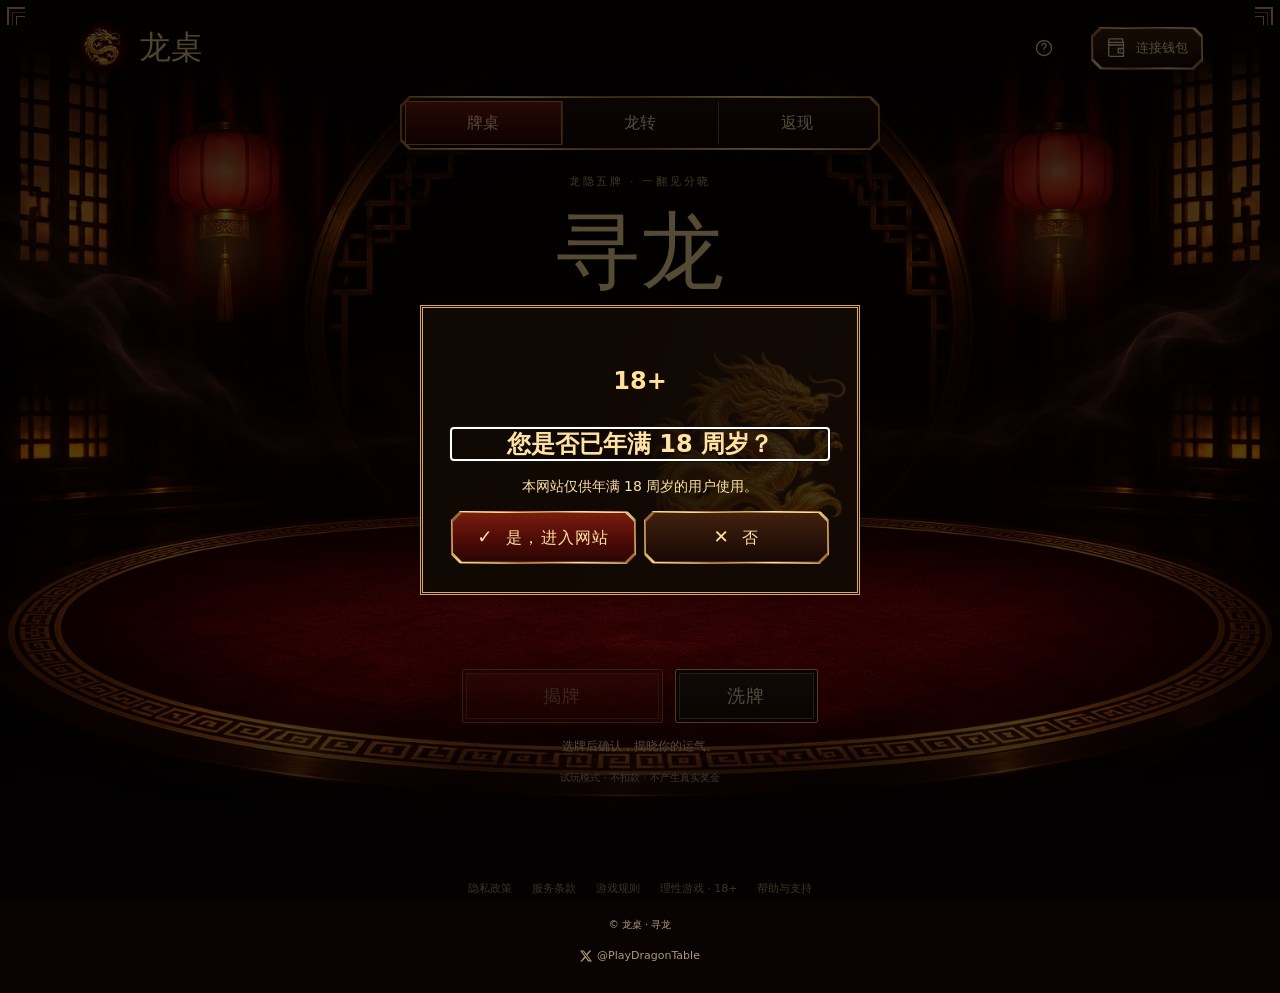
==== commit 2a185a50: "Add files via upload" ====
--- a/index.html
+++ b/index.html
@@ -6,15 +6,15 @@
     <meta name="theme-color" content="#100402" />
     <title>龙桌 · 寻龙</title>
     <link rel="icon" type="image/png" href="dragon-avatar.png?v=original-1" />
-    <link rel="stylesheet" href="styles.css?v=tour-polish-14" />
-    <script defer src="app.js?v=tour-polish-14"></script>
+    <link rel="stylesheet" href="styles.css?v=tour-polish-15" />
+    <script defer src="app.js?v=tour-polish-15"></script>
     <link rel="preload" as="image" type="image/webp" href="card-cat.webp" />
     <link rel="preload" as="image" type="image/webp" href="card-dragon.webp" />
   </head>
   <body class="age-locked">
     <dialog id="age-gate" aria-labelledby="age-title" aria-describedby="age-warning">
       <p class="age-mark">18+</p>
-      <h1 id="age-title">您是否已年满 18 周岁？</h1>
+      <h1 id="age-title" tabindex="-1" autofocus>您是否已年满 18 周岁？</h1>
       <p id="age-warning" role="status">本网站仅供年满 18 周岁的用户使用。</p>
       <div class="age-actions action-row">
         <button type="button" id="age-yes" class="primary"><span aria-hidden="true">✓</span> 是，进入网站</button>
@@ -33,7 +33,7 @@
       <header>
         <a class="brand" href="./"
           ><img src="dragon-avatar.webp" alt="" /><span>龙桌</span></a
-        ><button type="button" class="header-utility" id="tutorial-open">玩法说明</button
+        ><button type="button" id="tutorial-open" aria-label="玩法说明" title="玩法说明"><svg viewBox="0 0 24 24" width="20" height="20" fill="none" stroke="currentColor" stroke-width="1.5" stroke-linecap="round" aria-hidden="true"><circle cx="12" cy="12" r="9"/><path d="M9.5 9a2.5 2.5 0 1 1 4.15 1.87C12.5 11.9 12 12.2 12 13.5M12 16.5h.01"/></svg></button
         ><button id="wallet" class="wallet" aria-label="连接钱包">
           <svg
             viewBox="0 0 24 24"
@@ -52,7 +52,7 @@
       <main>
         <div class="section-tabs" role="tablist" aria-label="龙桌功能">
           <button id="tab-table" role="tab" aria-selected="true" aria-controls="panel-table">牌桌</button>
-          <button id="tab-flip" role="tab" aria-selected="false" aria-controls="panel-flip" tabindex="-1" translate="no">Dragon Spin</button>
+          <button id="tab-flip" role="tab" aria-selected="false" aria-controls="panel-flip" tabindex="-1"><span class="spin-name-zh">龙转</span><span class="spin-name-en" translate="no">Dragon Spin</span></button>
           <button id="tab-cashback" role="tab" aria-selected="false" aria-controls="panel-cashback" tabindex="-1">返现</button>
         </div>
         <div id="panel-table" role="tabpanel" aria-labelledby="tab-table">
@@ -94,7 +94,7 @@
         <section id="panel-flip" class="feature-panel" role="tabpanel" aria-labelledby="tab-flip" hidden>
           <p class="eyebrow">试玩预览 · 无真实下注</p>
           <button type="button" class="header-utility" id="spin-history" aria-label="旋转记录" title="旋转记录">◷</button>
-          <h1 translate="no">Dragon Spin</h1>
+          <h1><span class="spin-name-zh">龙转</span><span class="spin-name-en" translate="no">Dragon Spin</span></h1>
           <div class="flip-stage" aria-hidden="true">
           <div class="flip-wheel">
             <div class="flip-half flip-dragon"><img src="assets/spin-dragon.webp" alt="" /><b>龙面 · 胜</b></div>
@@ -156,7 +156,7 @@
       ><a href="#page=responsible">理性游戏 · 18+</a
       ><a href="#page=support">帮助与支持</a>
       <p>© 龙桌 · 寻龙</p>
-      <a href="https://x.com/PlayDragonTable" target="_blank" rel="noopener noreferrer" aria-label="龙桌官方 X 账号 @PlayDragonTable">X · @PlayDragonTable</a>
+      <a href="https://x.com/PlayDragonTable" target="_blank" rel="noopener noreferrer" aria-label="龙桌官方 X 账号 @PlayDragonTable" class="footer-x"><svg viewBox="0 0 24 24" width="12" height="12" fill="currentColor" aria-hidden="true"><path d="M18.901 1.153h3.68l-8.04 9.19L24 22.846h-7.406l-5.8-7.584-6.64 7.584H.47l8.6-9.835L0 1.154h7.594l5.243 6.932zm-1.29 19.49h2.039L6.488 3.24H4.3z"/></svg><span>@PlayDragonTable</span></a>
     </footer>
     <dialog id="game-tour" aria-labelledby="tour-title" aria-describedby="tour-copy">
       <p id="tour-progress" aria-label="第 1 步，共 3 步"></p>
--- a/styles.css
+++ b/styles.css
@@ -1420,7 +1420,6 @@
 .scene > header::before { top: 7px; left: 7px; }
 .scene > header::after { top: 7px; right: 7px; transform: scaleX(-1); }
 .scene #wallet,
-#age-gate .primary,
 .section-tabs,
 .feature-panel .primary {
   border: 1px solid var(--frame-gold);
@@ -1477,6 +1476,7 @@
 
 /* Stepped corners from the mockup: a gold edge with a dark inset. */
 .scene #wallet,
+#age-gate .primary,
 .section-tabs,
 .feature-panel .primary,
 .spin-result,
@@ -1576,8 +1576,8 @@
 }
 #age-gate {
   text-align: center;
-  background: linear-gradient(110deg,#1a0906 32%,#1f0b068c),
-    url(assets/spin-dragon.webp) right center / min(210px,55%) auto no-repeat #210d06;
+  background: linear-gradient(110deg, #100803 35%, #120904bf),
+    url(assets/spin-dragon.webp) right center / min(210px, 55%) auto no-repeat #140a05;
 }
 .age-mark { color: #ffe19a; font-size: 24px; font-weight: bold; }
 #age-title { font-size: clamp(19px, 5vw, 24px); }
@@ -1585,6 +1585,7 @@
 #age-gate .age-actions { gap: 16px; }
 #age-gate .primary { min-height: 48px; font-size: clamp(13px, 3.8vw, 16px); }
 #age-gate #age-yes { --ornate-fill: linear-gradient(#781d0e, #4d0b06 55%, #290603); }
+#age-gate .primary:focus-visible::before { box-shadow: inset 0 0 0 2px #ffe0a1; }
 #age-gate .primary span { display: inline-block; margin-right: .3em; font-weight: 900; font-size: 1.15em; }
 #age-gate .action-row, #game-tour .action-row, .spin-actions { display:grid; grid-template-columns:repeat(2,minmax(0,1fr)); gap:8px; }
 #age-gate .primary, #game-tour .primary { padding-inline: 5px; }
@@ -1607,6 +1608,26 @@
 }
 #game-tour { overflow: auto; }
 
+#tutorial-open {
+  display: grid;
+  place-items: center;
+  flex: none;
+  width: 34px;
+  height: 34px;
+  padding: 0;
+  border: 0;
+  background: transparent;
+  color: #ffe2a4;
+}
+.footer-x {
+  display: inline-flex;
+  align-items: center;
+  gap: 5px;
+}
+.footer-x svg { flex: none; }
+.spin-name-en, html:lang(en) .spin-name-zh { display: none; }
+html:lang(en) .spin-name-en { display: inline; }
+
 #spin-history-list { padding-left: 22px; line-height: 1.65; }
 .header-utility { color: #ffe2a4; background: #190a05; border: 1px solid #87592c; border-radius: 4px; padding: 5px 9px; white-space: nowrap; min-height: 32px; }
 #spin-history {
@@ -1655,15 +1676,18 @@
 .spin-actions #flip-spin { font-size: clamp(13px,4vw,17px); padding-inline: 8px; }
 .flip-half { box-sizing: border-box; padding: 0; }
 .flip-dragon img, .flip-fire img {
+  position: absolute;
+  inset-inline: 0;
+  margin-inline: auto;
   display: block;
-  width: 52%;
-  height: 66%;
+  width: 48%;
+  height: 26%;
   max-width: 138px;
   object-fit: contain;
   mix-blend-mode: normal;
 }
-.flip-dragon img { margin-top: 12%; }
-.flip-fire img { margin-bottom: 12%; }
+.flip-dragon img { top: 19%; }
+.flip-fire img { bottom: 19%; }
 .flip-half b {
   position: absolute;
   left: 50%;
@@ -1674,8 +1698,8 @@
   font-size: clamp(11px, 3vw, 14px);
   white-space: nowrap;
 }
-.flip-dragon b { top: 16%; }
-.flip-fire b { top: 84%; }
+.flip-dragon b { top: 12%; }
+.flip-fire b { top: 88%; }
 #flip-pointer { width: 23%; }
 .eligibility-box { --ornate-fill: linear-gradient(90deg,#270f09 27%,#270f09c7),url(assets/spin-dragon.webp) right 8px center/145px auto no-repeat #270f09; }
 @media (max-width: 1024px) {
